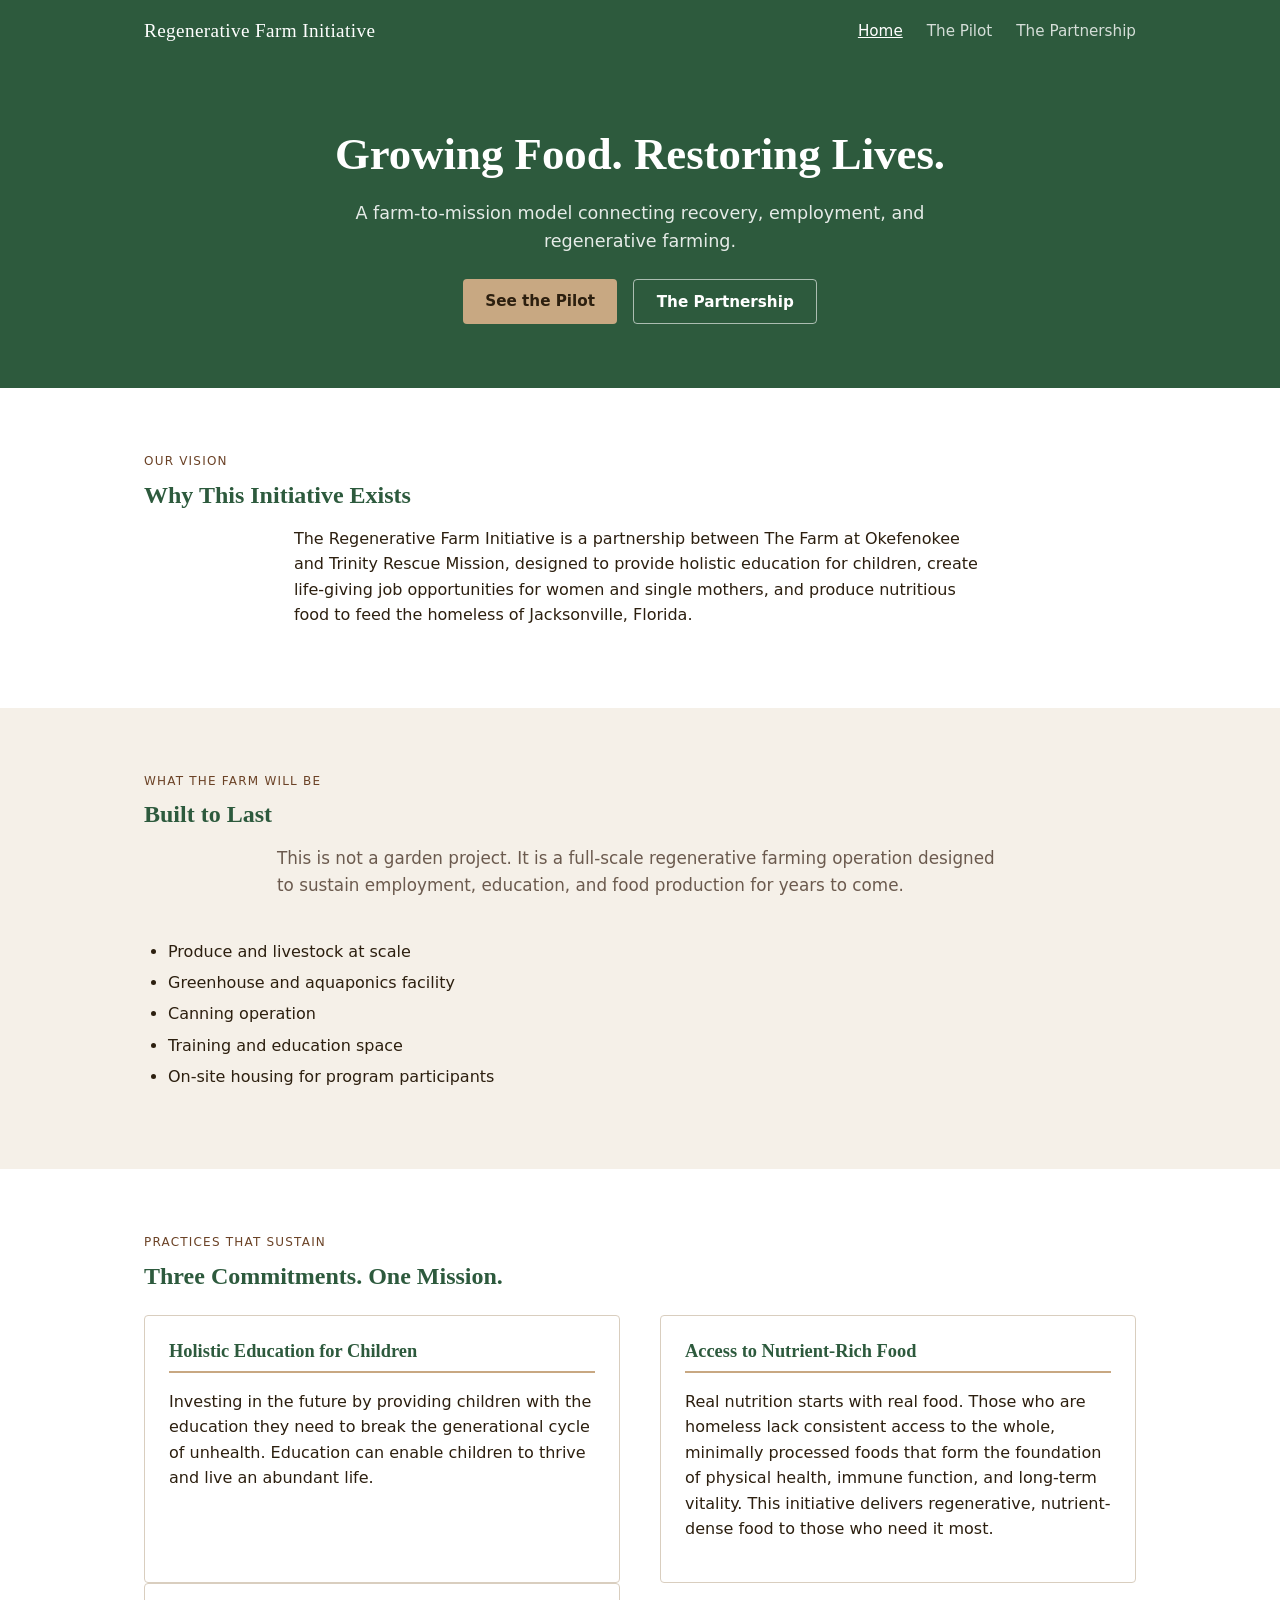
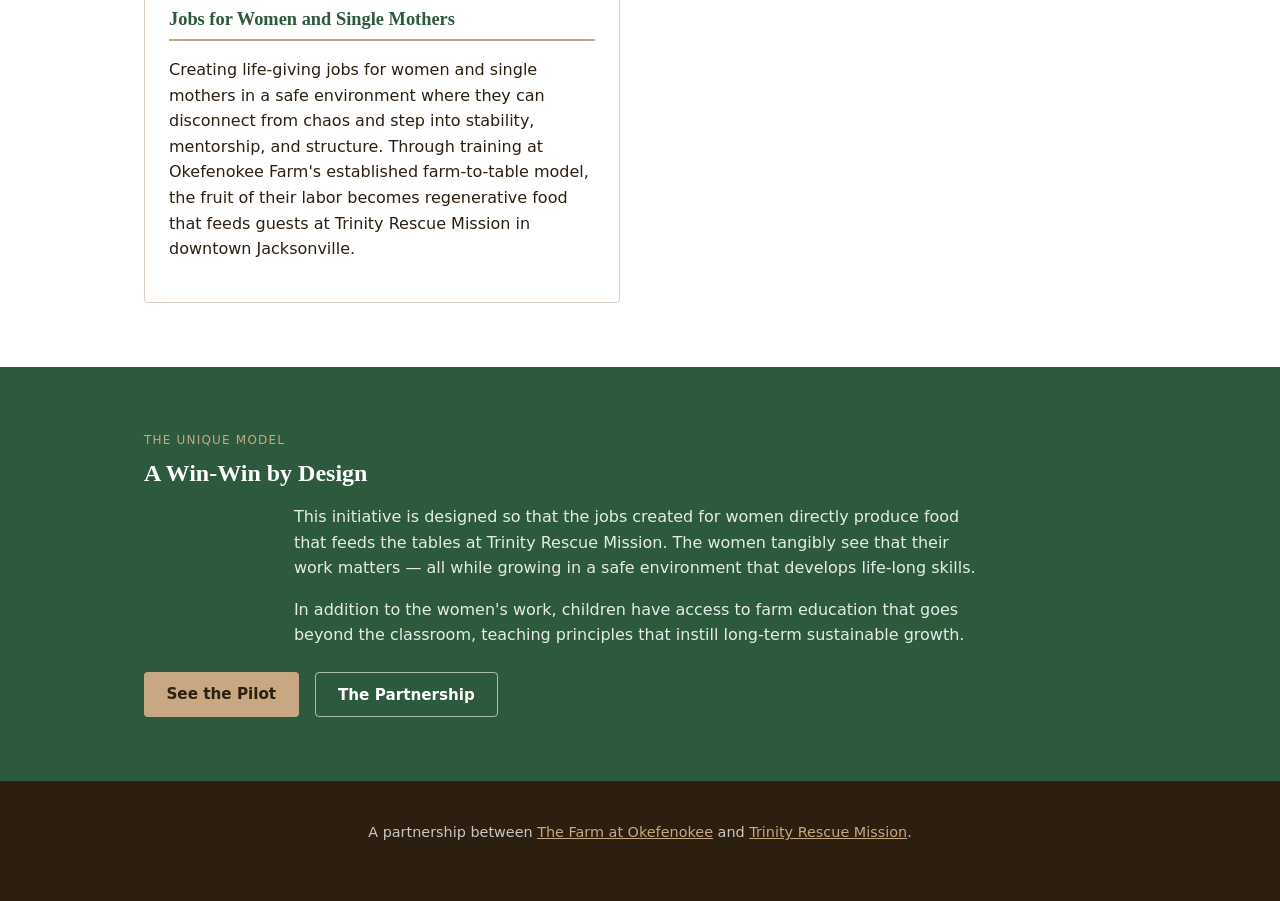
==== index.html @ 94199001 "Initial commit: Market Garden regenerative farm website Co-Authored-By: Claude Sonnet 4.6 <noreply@a" ====
<!DOCTYPE html>
<html lang="en">
<head>
  <meta charset="UTF-8">
  <meta name="viewport" content="width=device-width, initial-scale=1.0">
  <title>Regenerative Farm Initiative</title>
  <link rel="stylesheet" href="css/style.css">
</head>
<body>

  <header class="site-header">
    <div class="container">
      <a class="site-title" href="index.html">Regenerative Farm Initiative</a>
      <nav class="site-nav">
        <a href="index.html" class="active">Home</a>
        <a href="pilot.html">The Pilot</a>
        <a href="partnership.html">The Partnership</a>
      </nav>
    </div>
  </header>

  <section class="hero">
    <div class="container">
      <h1>Growing Food. Restoring Lives.</h1>
      <p>A farm-to-mission model connecting recovery, employment, and regenerative farming.</p>
      <div class="hero-actions">
        <a href="pilot.html" class="btn btn-primary">See the Pilot</a>
        <a href="partnership.html" class="btn btn-outline">The Partnership</a>
      </div>
    </div>
  </section>

  <section class="section">
    <div class="container">
      <span class="section-label">Our Vision</span>
      <h2>Why This Initiative Exists</h2>
      <p>The Regenerative Farm Initiative is a partnership between The Farm at Okefenokee and Trinity Rescue Mission, designed to provide holistic education for children, create life-giving job opportunities for women and single mothers, and produce nutritious food to feed the homeless of Jacksonville, Florida.</p>
    </div>
  </section>

  <section class="section section-alt">
    <div class="container">
      <span class="section-label">What the Farm Will Be</span>
      <h2>Built to Last</h2>
      <p class="section-intro">This is not a garden project. It is a full-scale regenerative farming operation designed to sustain employment, education, and food production for years to come.</p>
      <ul>
        <li>Produce and livestock at scale</li>
        <li>Greenhouse and aquaponics facility</li>
        <li>Canning operation</li>
        <li>Training and education space</li>
        <li>On-site housing for program participants</li>
      </ul>
    </div>
  </section>

  <section class="section">
    <div class="container">
      <span class="section-label">Practices That Sustain</span>
      <h2>Three Commitments. One Mission.</h2>
      <div class="two-col">
        <div class="card">
          <h3>Holistic Education for Children</h3>
          <p>Investing in the future by providing children with the education they need to break the generational cycle of unhealth. Education can enable children to thrive and live an abundant life.</p>
        </div>
        <div class="card">
          <h3>Access to Nutrient-Rich Food</h3>
          <p>Real nutrition starts with real food. Those who are homeless lack consistent access to the whole, minimally processed foods that form the foundation of physical health, immune function, and long-term vitality. This initiative delivers regenerative, nutrient-dense food to those who need it most.</p>
        </div>
      </div>
      <div class="two-col" style="margin-top: 0;">
        <div class="card">
          <h3>Jobs for Women and Single Mothers</h3>
          <p>Creating life-giving jobs for women and single mothers in a safe environment where they can disconnect from chaos and step into stability, mentorship, and structure. Through training at Okefenokee Farm's established farm-to-table model, the fruit of their labor becomes regenerative food that feeds guests at Trinity Rescue Mission in downtown Jacksonville.</p>
        </div>
        <div></div>
      </div>
    </div>
  </section>

  <section class="section section-dark">
    <div class="container">
      <span class="section-label" style="color: var(--brown-light);">The Unique Model</span>
      <h2>A Win-Win by Design</h2>
      <p>This initiative is designed so that the jobs created for women directly produce food that feeds the tables at Trinity Rescue Mission. The women tangibly see that their work matters — all while growing in a safe environment that develops life-long skills.</p>
      <p>In addition to the women's work, children have access to farm education that goes beyond the classroom, teaching principles that instill long-term sustainable growth.</p>
      <div class="hero-actions" style="justify-content: flex-start; margin-top: var(--space-md);">
        <a href="pilot.html" class="btn btn-primary">See the Pilot</a>
        <a href="partnership.html" class="btn btn-outline">The Partnership</a>
      </div>
    </div>
  </section>

  <footer class="site-footer">
    <div class="container">
      <p>A partnership between <a href="https://www.okefarm.com" target="_blank" rel="noopener">The Farm at Okefenokee</a> and <a href="https://www.trinityrescue.org" target="_blank" rel="noopener">Trinity Rescue Mission</a>.</p>
    </div>
  </footer>

</body>
</html>
---- css/style.css ----
/* =============================================
   Market Garden Project — style.css
   Mobile-first, single breakpoint at 768px
   ============================================= */

/* --- Custom Properties --- */
:root {
  --green:        #4a7c59;
  --green-dark:   #2d5a3d;
  --green-light:  #e8f0eb;
  --brown:        #6b4226;
  --brown-light:  #c8a882;
  --cream:        #f5f0e8;
  --cream-dark:   #ede6d8;
  --text:         #2c1f0f;
  --text-light:   #6b5a4e;
  --border:       #d9cebf;
  --white:        #ffffff;

  --font-serif:   Georgia, 'Times New Roman', serif;
  --font-sans:    system-ui, -apple-system, sans-serif;

  --space-xs:     0.5rem;
  --space-sm:     1rem;
  --space-md:     1.5rem;
  --space-lg:     2.5rem;
  --space-xl:     4rem;

  --max-width:    1040px;
  --radius:       4px;
}

/* --- Reset & Base --- */
*, *::before, *::after {
  box-sizing: border-box;
  margin: 0;
  padding: 0;
}

html {
  font-size: 16px;
  scroll-behavior: smooth;
}

body {
  font-family: var(--font-sans);
  color: var(--text);
  background: var(--white);
  line-height: 1.6;
}

img {
  max-width: 100%;
  display: block;
}

a {
  color: var(--green-dark);
  text-decoration: underline;
}

a:hover {
  color: var(--brown);
}

/* --- Container --- */
.container {
  width: 100%;
  max-width: var(--max-width);
  margin: 0 auto;
  padding: 0 var(--space-md);
}

/* --- Typography --- */
h1, h2, h3, h4 {
  font-family: var(--font-serif);
  line-height: 1.25;
  color: var(--green-dark);
}

h1 { font-size: 2rem; }
h2 { font-size: 1.5rem; margin-bottom: var(--space-sm); }
h3 { font-size: 1.15rem; margin-bottom: var(--space-xs); }

p {
  margin-bottom: var(--space-sm);
  max-width: 68ch;
  margin-left: auto;
  margin-right: auto;
}

ul, ol {
  margin-bottom: var(--space-sm);
  padding-left: 1.5rem;
}

li {
  margin-bottom: 0.35rem;
}

/* --- Header & Nav --- */
.site-header {
  background: var(--green-dark);
  padding: var(--space-sm) 0;
  position: sticky;
  top: 0;
  z-index: 100;
}

.site-header .container {
  display: flex;
  flex-direction: column;
  gap: var(--space-xs);
}

.site-title {
  font-family: var(--font-serif);
  font-size: 1.1rem;
  color: var(--white);
  text-decoration: none;
  font-weight: normal;
  letter-spacing: 0.02em;
}

.site-title:hover {
  color: var(--brown-light);
}

.site-nav {
  display: flex;
  flex-wrap: wrap;
  gap: var(--space-xs) var(--space-md);
}

.site-nav a {
  color: rgba(255, 255, 255, 0.8);
  text-decoration: none;
  font-size: 0.9rem;
  transition: color 0.15s;
}

.site-nav a:hover,
.site-nav a.active {
  color: var(--white);
  text-decoration: underline;
}

@media (min-width: 768px) {
  .site-header .container {
    flex-direction: row;
    align-items: center;
    justify-content: space-between;
  }

  .site-title {
    font-size: 1.2rem;
  }

  .site-nav a {
    font-size: 0.95rem;
  }
}

/* --- Hero --- */
.hero {
  background: var(--green-dark);
  color: var(--white);
  padding: var(--space-xl) 0;
  text-align: center;
}

.hero h1 {
  color: var(--white);
  font-size: 2.2rem;
  margin-bottom: var(--space-sm);
}

.hero p {
  font-size: 1.1rem;
  color: rgba(255, 255, 255, 0.88);
  margin: 0 auto var(--space-md);
  max-width: 52ch;
}

.hero-actions {
  display: flex;
  flex-wrap: wrap;
  gap: var(--space-sm);
  justify-content: center;
  margin-top: var(--space-md);
}

@media (min-width: 768px) {
  .hero h1 {
    font-size: 2.8rem;
  }
}

/* --- Buttons --- */
.btn {
  display: inline-block;
  padding: 0.6rem 1.4rem;
  border-radius: var(--radius);
  text-decoration: none;
  font-size: 0.95rem;
  font-weight: 600;
  transition: background 0.15s, color 0.15s;
  cursor: pointer;
}

.btn-primary {
  background: var(--brown-light);
  color: var(--text);
}

.btn-primary:hover {
  background: var(--brown);
  color: var(--white);
}

.btn-outline {
  background: transparent;
  color: var(--white);
  border: 1.5px solid rgba(255, 255, 255, 0.6);
}

.btn-outline:hover {
  background: rgba(255, 255, 255, 0.1);
  color: var(--white);
  border-color: var(--white);
}

/* --- Stat Bar --- */
.stat-bar {
  background: var(--cream);
  border-top: 3px solid var(--brown-light);
  border-bottom: 1px solid var(--border);
  padding: var(--space-lg) 0;
}

.stat-bar .container {
  display: flex;
  flex-direction: column;
  gap: var(--space-lg);
  align-items: center;
  text-align: center;
}

.stat {
  display: flex;
  flex-direction: column;
  gap: 0.25rem;
}

.stat-number {
  font-family: var(--font-serif);
  font-size: 2.2rem;
  color: var(--green-dark);
  line-height: 1;
}

.stat-label {
  font-size: 0.85rem;
  color: var(--text-light);
  text-transform: uppercase;
  letter-spacing: 0.08em;
}

@media (min-width: 768px) {
  .stat-bar .container {
    flex-direction: row;
    justify-content: space-around;
  }
}

/* --- Section Layouts --- */
.section {
  padding: var(--space-xl) 0;
}

.section-alt {
  background: var(--cream);
}

.section-dark {
  background: var(--green-dark);
  color: var(--white);
}

.section-dark h2,
.section-dark h3 {
  color: var(--white);
}

.section-dark p,
.section-dark li {
  color: rgba(255, 255, 255, 0.88);
}

.section-label {
  font-size: 0.75rem;
  text-transform: uppercase;
  letter-spacing: 0.1em;
  color: var(--brown);
  margin-bottom: var(--space-xs);
  display: block;
}

.section-intro {
  font-size: 1.05rem;
  color: var(--text-light);
  margin-bottom: var(--space-lg);
}

/* --- Two-Column Grid --- */
.two-col {
  display: grid;
  grid-template-columns: 1fr;
  gap: var(--space-lg);
  margin-top: var(--space-md);
}

@media (min-width: 768px) {
  .two-col {
    grid-template-columns: 1fr 1fr;
  }
}

/* --- Card --- */
.card {
  background: var(--white);
  border: 1px solid var(--border);
  border-radius: var(--radius);
  padding: var(--space-md);
}

.card h3 {
  color: var(--green-dark);
  margin-bottom: var(--space-sm);
  padding-bottom: var(--space-xs);
  border-bottom: 2px solid var(--brown-light);
}

/* --- Table --- */
table {
  width: 100%;
  border-collapse: collapse;
  margin-bottom: var(--space-md);
  font-size: 0.95rem;
}

th {
  text-align: left;
  padding: 0.5rem var(--space-sm);
  background: var(--green-dark);
  color: var(--white);
  font-weight: 600;
}

td {
  padding: 0.5rem var(--space-sm);
  border-bottom: 1px solid var(--border);
}

tr:last-child td {
  font-weight: 600;
  background: var(--cream);
}

/* --- Page Header (interior pages) --- */
.page-header {
  background: var(--cream);
  border-bottom: 1px solid var(--border);
  padding: var(--space-lg) 0;
}

.page-header h1 {
  font-size: 2rem;
  margin-bottom: 0.5rem;
}

.page-header p {
  color: var(--text-light);
  font-size: 1.05rem;
}

/* --- Divider --- */
.divider {
  border: none;
  border-top: 1px solid var(--border);
  margin: var(--space-lg) 0;
}

/* --- Footer --- */
.site-footer {
  background: var(--text);
  color: rgba(255, 255, 255, 0.75);
  padding: var(--space-lg) 0;
  text-align: center;
  font-size: 0.9rem;
}

.site-footer a {
  color: var(--brown-light);
}

.site-footer a:hover {
  color: var(--white);
}
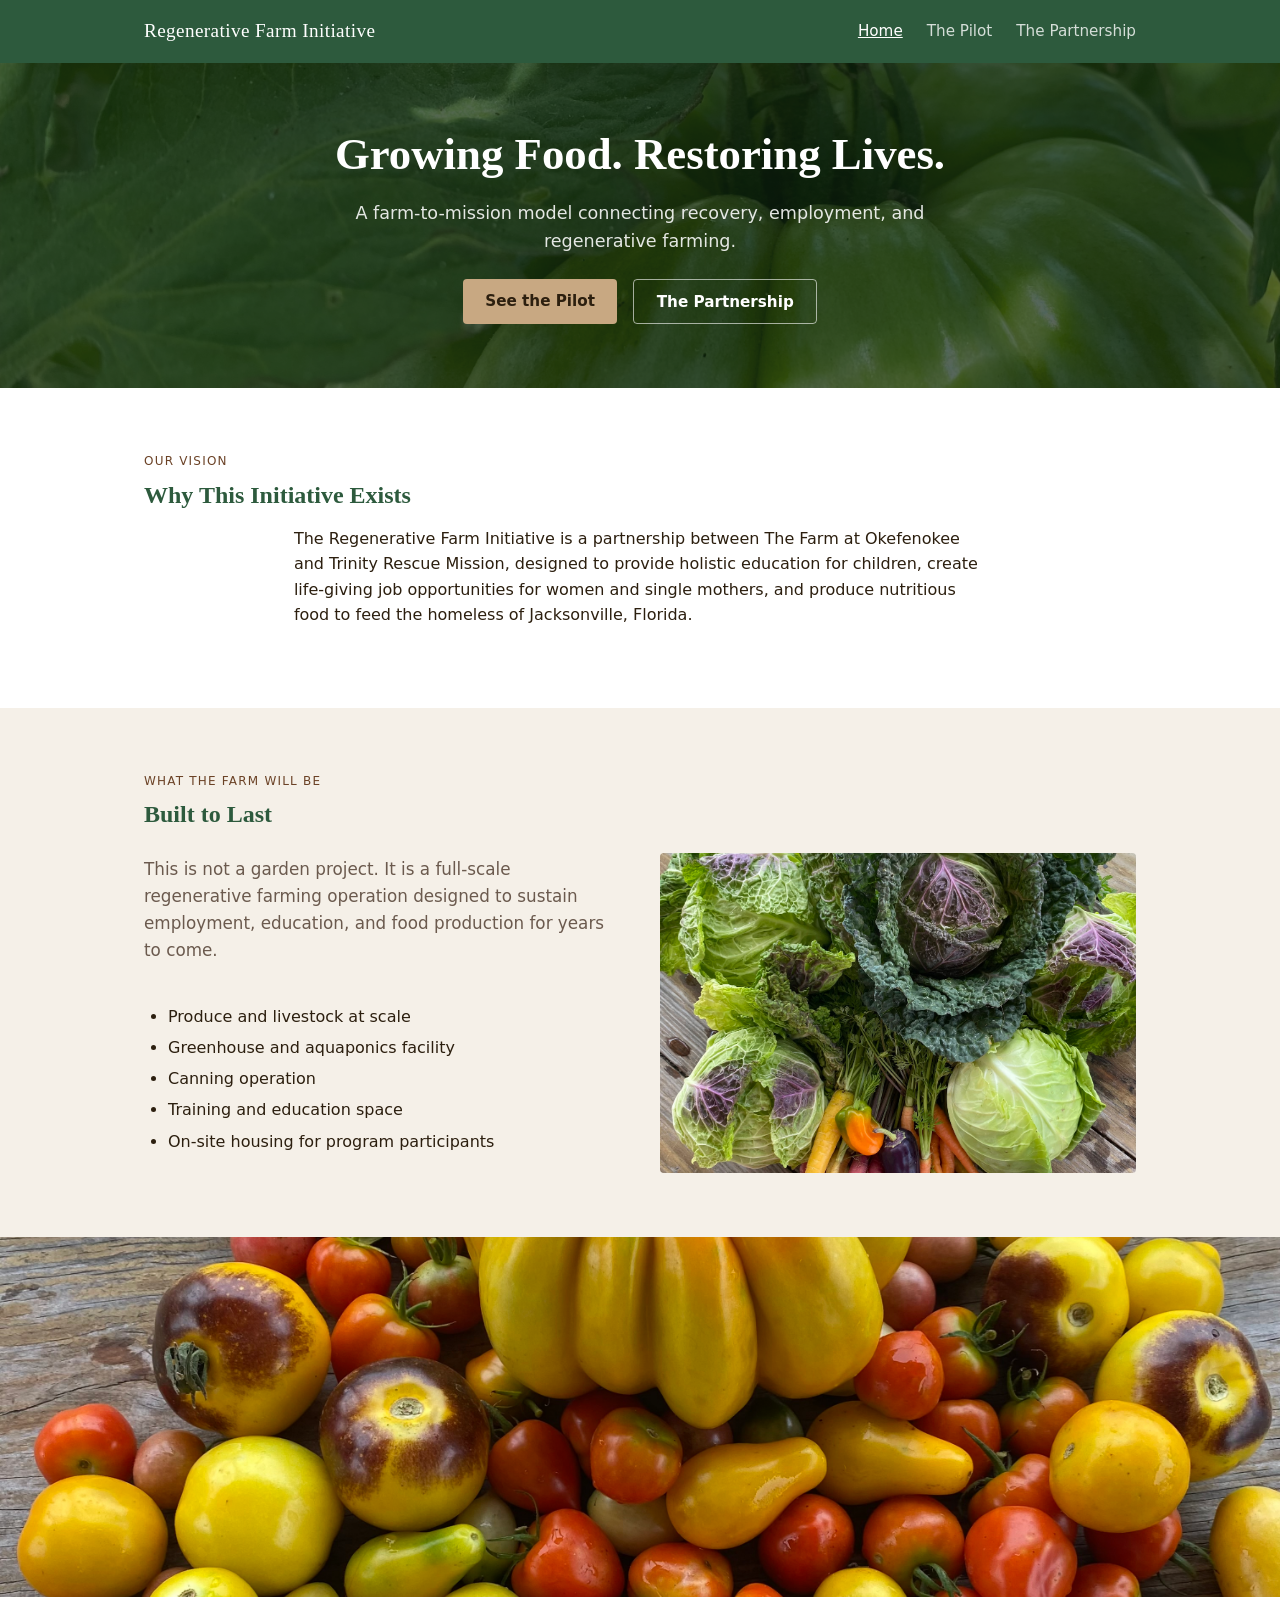
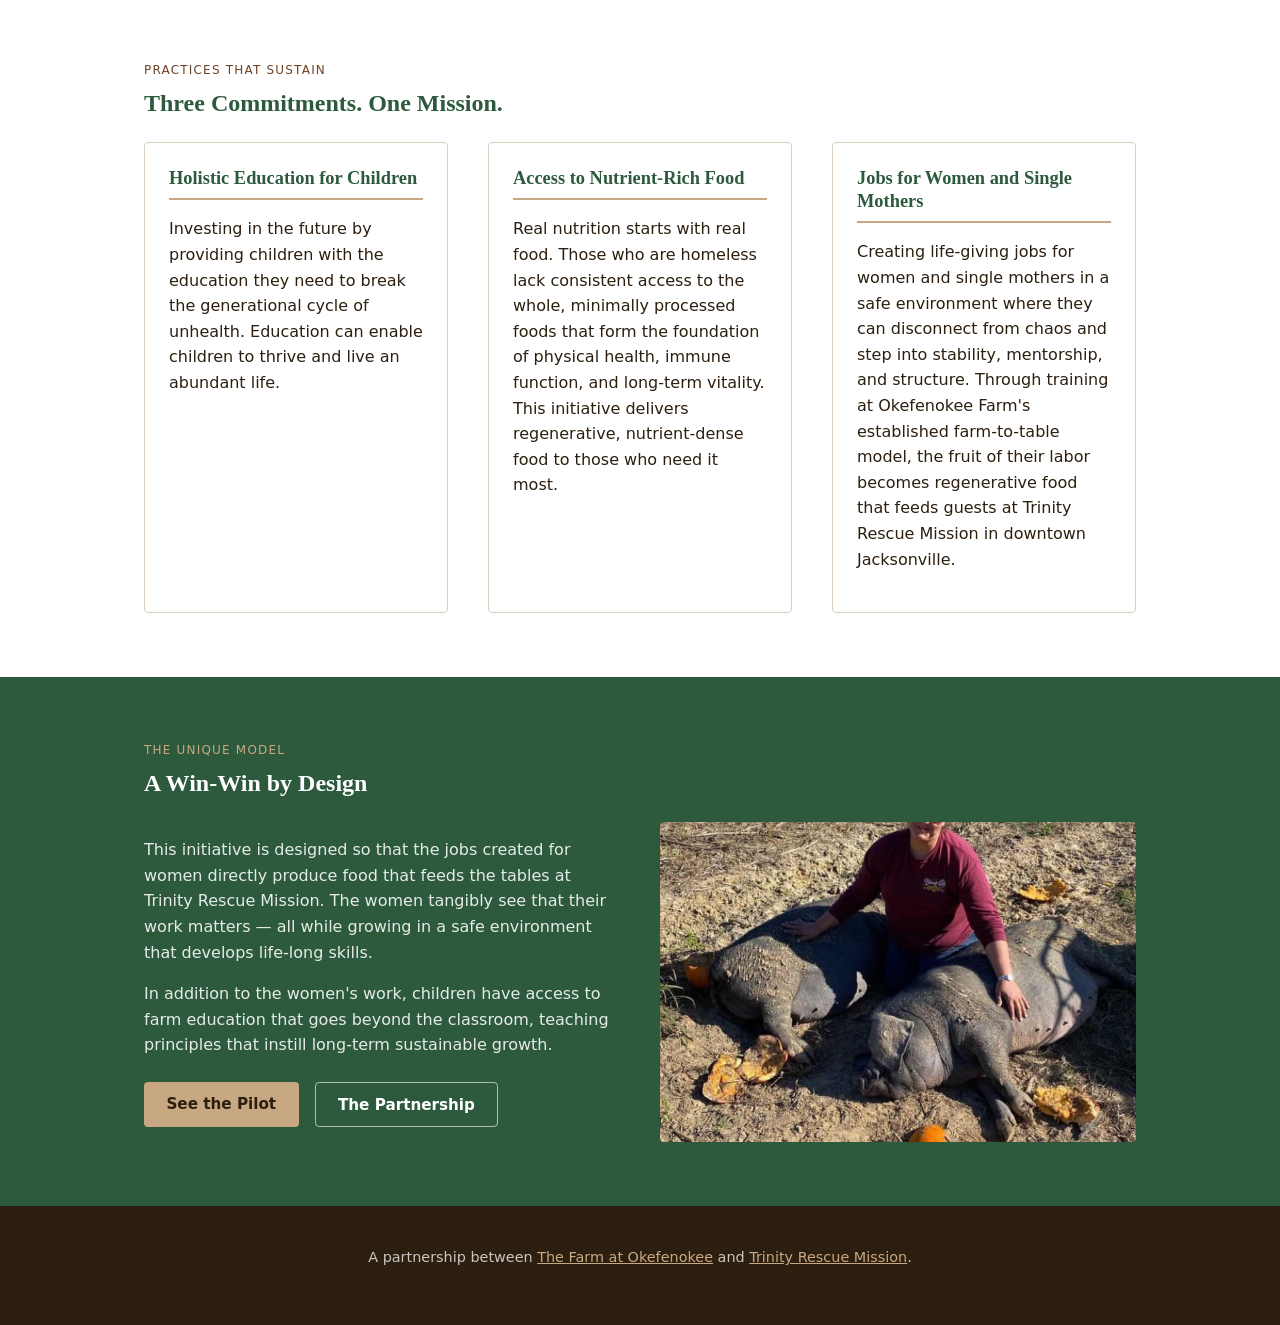
==== commit d8eef6d1: "Add photos and fix visual layout across all three pages - Add 14 farm photos to img/ folder - Hero g" ====
--- a/index.html
+++ b/index.html
@@ -19,7 +19,7 @@
     </div>
   </header>
 
-  <section class="hero">
+  <section class="hero" style="background-image: url('img/cattle-field.jpg');">
     <div class="container">
       <h1>Growing Food. Restoring Lives.</h1>
       <p>A farm-to-mission model connecting recovery, employment, and regenerative farming.</p>
@@ -42,22 +42,29 @@
     <div class="container">
       <span class="section-label">What the Farm Will Be</span>
       <h2>Built to Last</h2>
-      <p class="section-intro">This is not a garden project. It is a full-scale regenerative farming operation designed to sustain employment, education, and food production for years to come.</p>
-      <ul>
-        <li>Produce and livestock at scale</li>
-        <li>Greenhouse and aquaponics facility</li>
-        <li>Canning operation</li>
-        <li>Training and education space</li>
-        <li>On-site housing for program participants</li>
-      </ul>
+      <div class="media">
+        <div>
+          <p class="section-intro">This is not a garden project. It is a full-scale regenerative farming operation designed to sustain employment, education, and food production for years to come.</p>
+          <ul>
+            <li>Produce and livestock at scale</li>
+            <li>Greenhouse and aquaponics facility</li>
+            <li>Canning operation</li>
+            <li>Training and education space</li>
+            <li>On-site housing for program participants</li>
+          </ul>
+        </div>
+        <img src="img/harvest-crates.jpg" alt="Fresh vegetables harvested at the farm" class="media-img">
+      </div>
     </div>
   </section>
+
+  <img src="img/hero-tomatoes.jpg" alt="Heirloom tomatoes grown at the Farm at Okefenokee" class="photo-banner" style="object-position: center 40%;">
 
   <section class="section">
     <div class="container">
       <span class="section-label">Practices That Sustain</span>
       <h2>Three Commitments. One Mission.</h2>
-      <div class="two-col">
+      <div class="three-col">
         <div class="card">
           <h3>Holistic Education for Children</h3>
           <p>Investing in the future by providing children with the education they need to break the generational cycle of unhealth. Education can enable children to thrive and live an abundant life.</p>
@@ -66,13 +73,10 @@
           <h3>Access to Nutrient-Rich Food</h3>
           <p>Real nutrition starts with real food. Those who are homeless lack consistent access to the whole, minimally processed foods that form the foundation of physical health, immune function, and long-term vitality. This initiative delivers regenerative, nutrient-dense food to those who need it most.</p>
         </div>
-      </div>
-      <div class="two-col" style="margin-top: 0;">
         <div class="card">
           <h3>Jobs for Women and Single Mothers</h3>
           <p>Creating life-giving jobs for women and single mothers in a safe environment where they can disconnect from chaos and step into stability, mentorship, and structure. Through training at Okefenokee Farm's established farm-to-table model, the fruit of their labor becomes regenerative food that feeds guests at Trinity Rescue Mission in downtown Jacksonville.</p>
         </div>
-        <div></div>
       </div>
     </div>
   </section>
@@ -81,11 +85,16 @@
     <div class="container">
       <span class="section-label" style="color: var(--brown-light);">The Unique Model</span>
       <h2>A Win-Win by Design</h2>
-      <p>This initiative is designed so that the jobs created for women directly produce food that feeds the tables at Trinity Rescue Mission. The women tangibly see that their work matters — all while growing in a safe environment that develops life-long skills.</p>
-      <p>In addition to the women's work, children have access to farm education that goes beyond the classroom, teaching principles that instill long-term sustainable growth.</p>
-      <div class="hero-actions" style="justify-content: flex-start; margin-top: var(--space-md);">
-        <a href="pilot.html" class="btn btn-primary">See the Pilot</a>
-        <a href="partnership.html" class="btn btn-outline">The Partnership</a>
+      <div class="media">
+        <div>
+          <p>This initiative is designed so that the jobs created for women directly produce food that feeds the tables at Trinity Rescue Mission. The women tangibly see that their work matters — all while growing in a safe environment that develops life-long skills.</p>
+          <p>In addition to the women's work, children have access to farm education that goes beyond the classroom, teaching principles that instill long-term sustainable growth.</p>
+          <div class="hero-actions" style="justify-content: flex-start; margin-top: var(--space-md);">
+            <a href="pilot.html" class="btn btn-primary">See the Pilot</a>
+            <a href="partnership.html" class="btn btn-outline">The Partnership</a>
+          </div>
+        </div>
+        <img src="img/farm-worker.jpg" alt="A woman working alongside the farm animals" class="media-img" style="border-radius: var(--radius);">
       </div>
     </div>
   </section>
--- a/css/style.css
+++ b/css/style.css
@@ -164,9 +164,25 @@
 /* --- Hero --- */
 .hero {
   background: var(--green-dark);
+  background-size: cover;
+  background-position: center;
+  position: relative;
   color: var(--white);
   padding: var(--space-xl) 0;
   text-align: center;
+}
+
+.hero::before {
+  content: '';
+  position: absolute;
+  inset: 0;
+  background: rgba(12, 32, 16, 0.68);
+  z-index: 0;
+}
+
+.hero .container {
+  position: relative;
+  z-index: 1;
 }
 
 .hero h1 {
@@ -369,19 +385,23 @@
 
 /* --- Page Header (interior pages) --- */
 .page-header {
-  background: var(--cream);
-  border-bottom: 1px solid var(--border);
-  padding: var(--space-lg) 0;
+  background: var(--green-dark);
+  border-bottom: none;
+  padding: var(--space-xl) 0;
 }
 
 .page-header h1 {
   font-size: 2rem;
   margin-bottom: 0.5rem;
+  color: var(--white);
 }
 
 .page-header p {
-  color: var(--text-light);
+  color: rgba(255, 255, 255, 0.82);
   font-size: 1.05rem;
+  margin-left: 0;
+  margin-right: 0;
+  max-width: none;
 }
 
 /* --- Divider --- */
@@ -407,3 +427,84 @@
 .site-footer a:hover {
   color: var(--white);
 }
+
+/* --- Card paragraph fix --- */
+.card p,
+.card li {
+  margin-left: 0;
+  margin-right: 0;
+  max-width: none;
+}
+
+/* --- Three-Column Grid --- */
+.three-col {
+  display: grid;
+  grid-template-columns: 1fr;
+  gap: var(--space-lg);
+  margin-top: var(--space-md);
+}
+
+@media (min-width: 768px) {
+  .three-col {
+    grid-template-columns: repeat(3, 1fr);
+  }
+}
+
+/* --- Media (image + text side by side) --- */
+.media {
+  display: grid;
+  grid-template-columns: 1fr;
+  gap: var(--space-lg);
+  align-items: center;
+  margin-top: var(--space-md);
+}
+
+@media (min-width: 768px) {
+  .media {
+    grid-template-columns: 1fr 1fr;
+  }
+}
+
+.media p,
+.media li {
+  margin-left: 0;
+  margin-right: 0;
+  max-width: none;
+}
+
+.media-img {
+  width: 100%;
+  height: 320px;
+  object-fit: cover;
+  border-radius: var(--radius);
+  display: block;
+}
+
+/* --- Photo Banner --- */
+.photo-banner {
+  width: 100%;
+  height: 240px;
+  object-fit: cover;
+  display: block;
+}
+
+@media (min-width: 768px) {
+  .photo-banner {
+    height: 360px;
+  }
+}
+
+/* --- Stats Row --- */
+.stats-row {
+  display: grid;
+  grid-template-columns: 1fr 1fr;
+  gap: var(--space-lg);
+  text-align: center;
+  margin-top: var(--space-lg);
+}
+
+@media (min-width: 768px) {
+  .stats-row {
+    grid-template-columns: repeat(4, 1fr);
+  }
+}
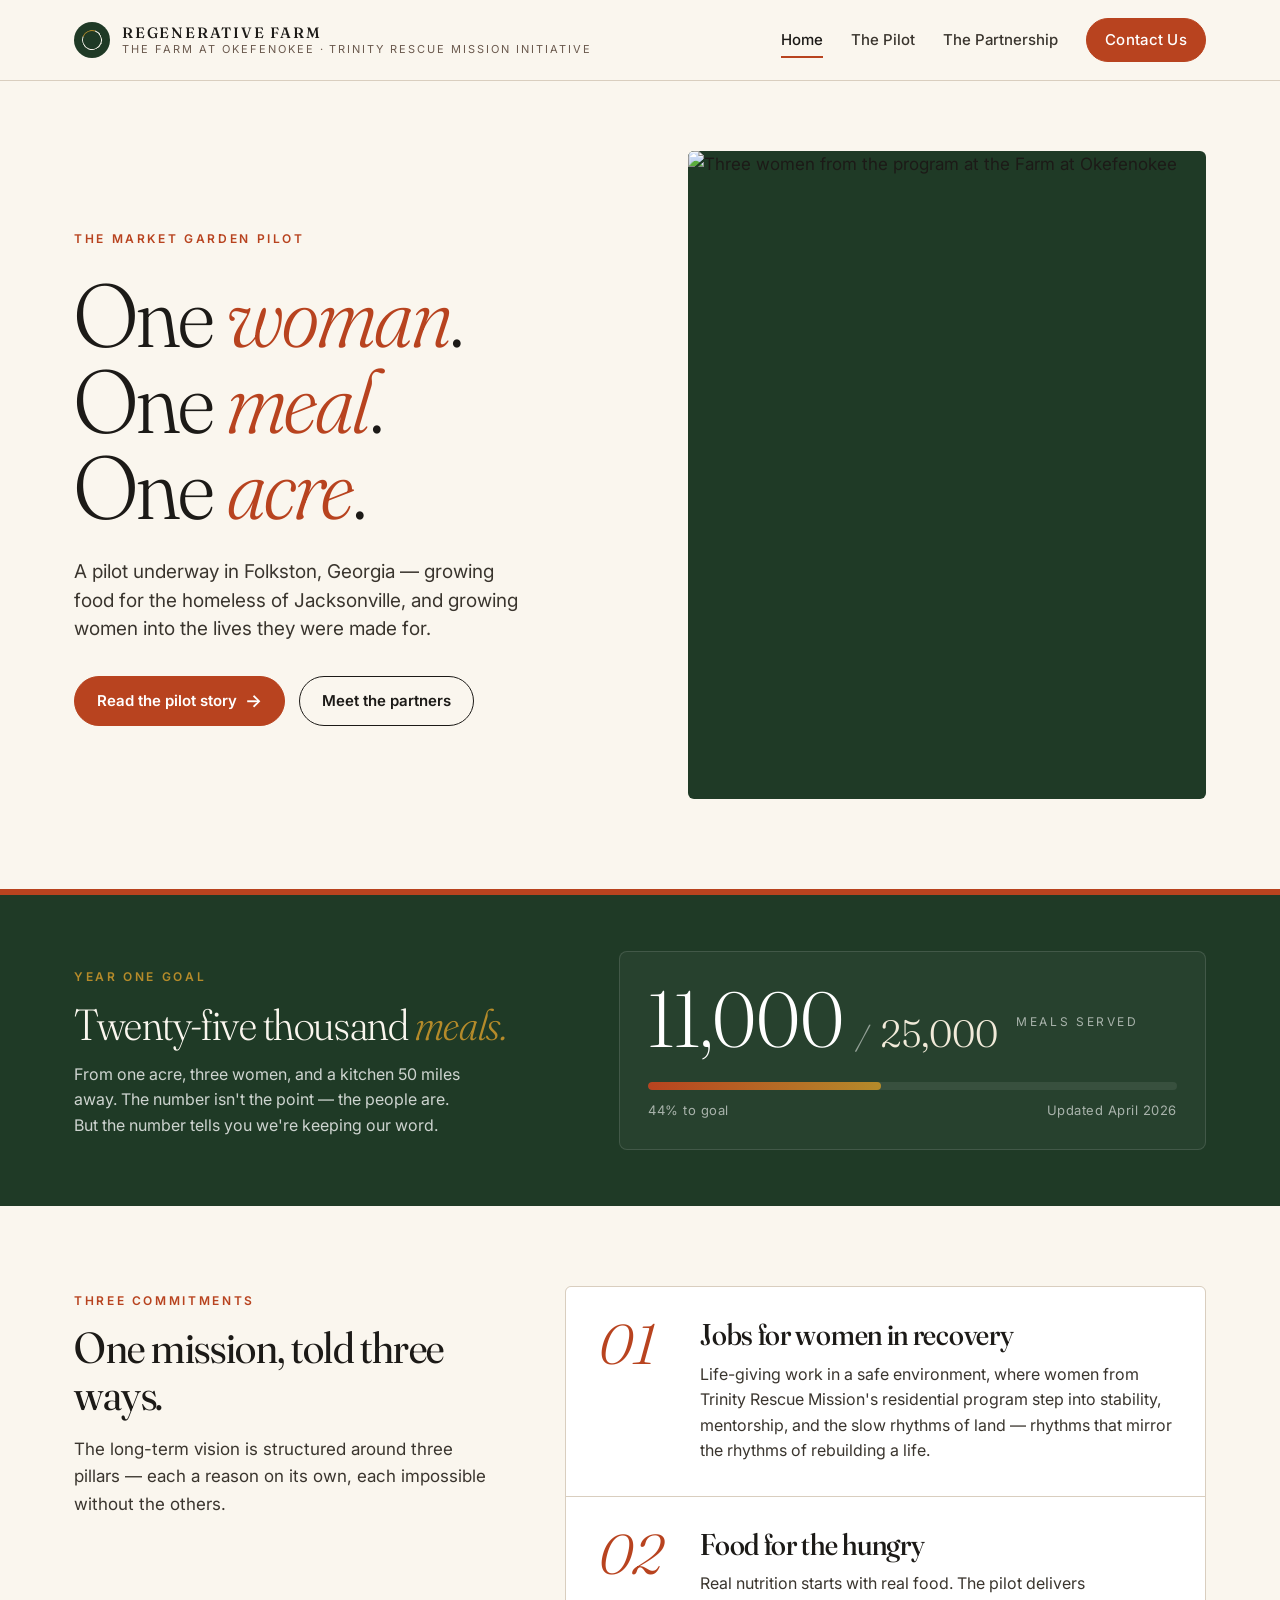
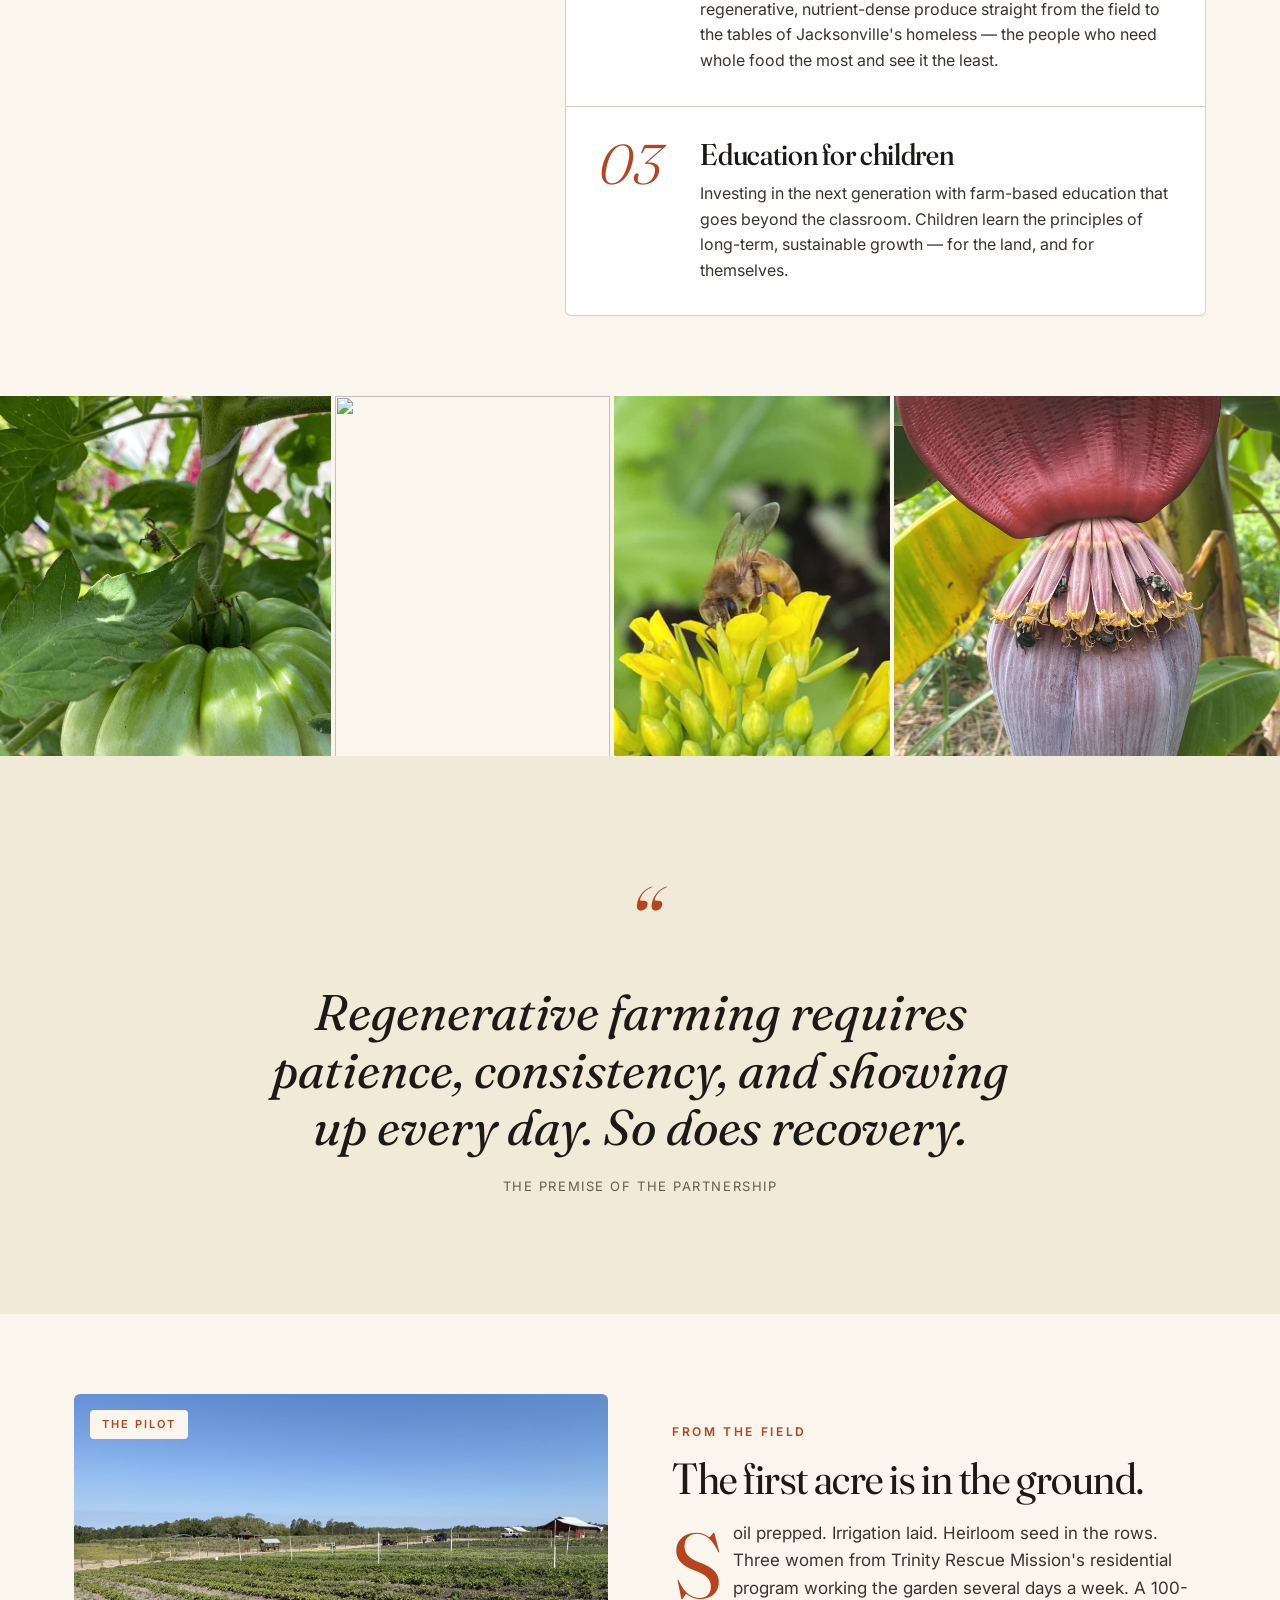
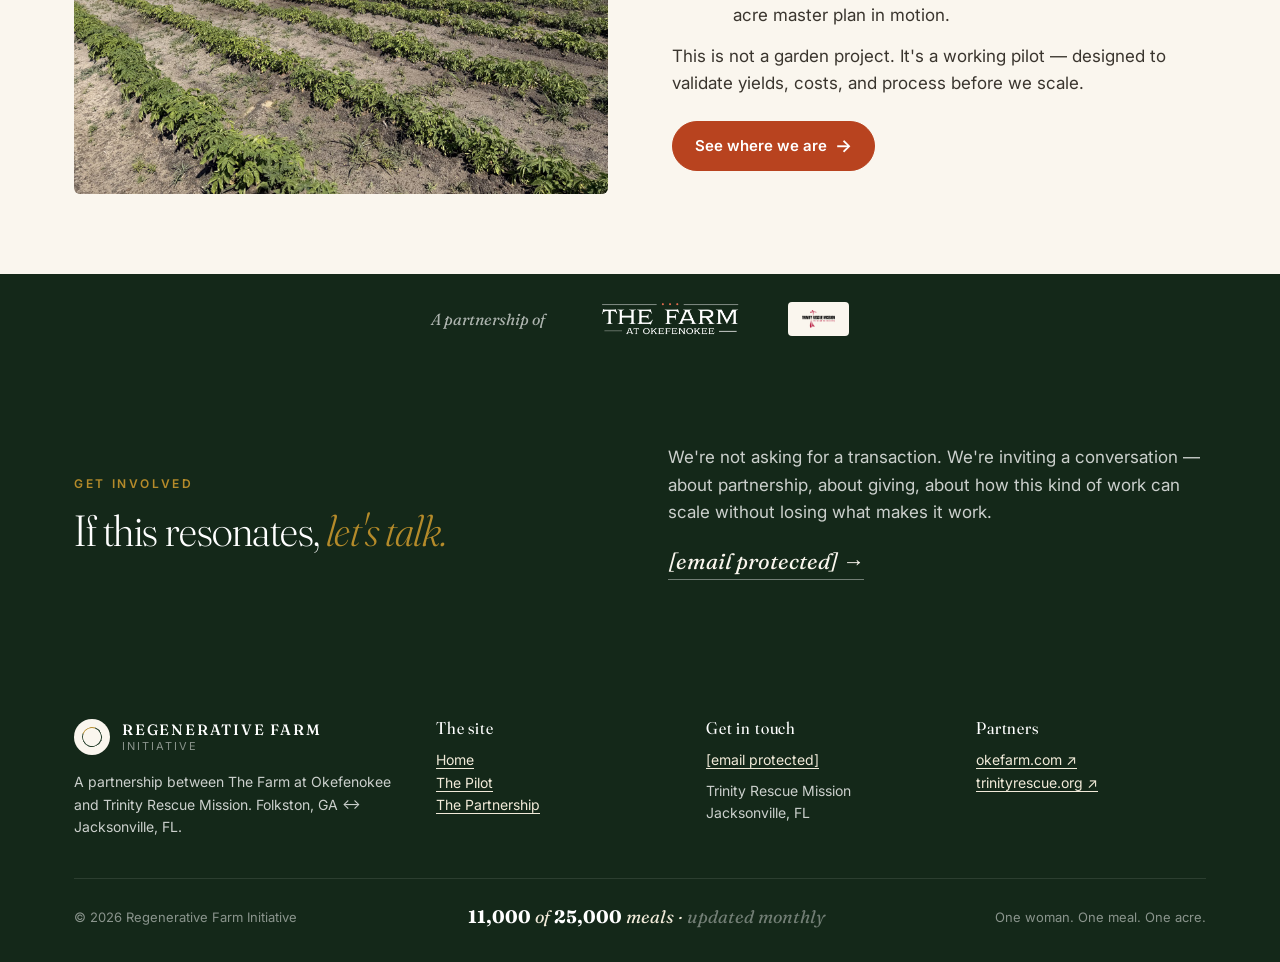
==== commit 7871deec: "update marketgarden" ====
--- a/index.html
+++ b/index.html
@@ -1,109 +1,474 @@
 <!DOCTYPE html>
 <html lang="en">
 <head>
-  <meta charset="UTF-8">
-  <meta name="viewport" content="width=device-width, initial-scale=1.0">
-  <title>Regenerative Farm Initiative</title>
-  <link rel="stylesheet" href="css/style.css">
+<meta charset="UTF-8">
+<meta name="viewport" content="width=device-width,initial-scale=1.0">
+<title>Regenerative Farm Initiative</title>
+<link rel="preconnect" href="https://fonts.googleapis.com">
+<link rel="preconnect" href="https://fonts.gstatic.com" crossorigin>
+<link href="https://fonts.googleapis.com/css2?family=Fraunces:ital,opsz,wght,SOFT@0,9..144,300..600,30;0,9..144,300..600,100;1,9..144,300..600,30&family=Inter:wght@400;500;600;700&display=swap" rel="stylesheet">
+<link rel="stylesheet" href="css/site.css">
+<style>
+/* ===== Home page ===== */
+
+/* Hero */
+.hero{
+  background: var(--cream);
+  padding: 70px 0 90px;
+  position: relative;
+}
+.hero .container{
+  display: grid;
+  grid-template-columns: 1.05fr 1fr;
+  gap: 70px;
+  align-items: center;
+}
+.hero-text .kicker{ margin-bottom: 24px; }
+.hero h1.tagline{
+  font-family: var(--serif);
+  font-weight: 300;
+  font-variation-settings: 'SOFT' 50, 'opsz' 144;
+  font-size: clamp(56px, 7vw, 96px);
+  line-height: .96;
+  letter-spacing: -0.02em;
+  margin-bottom: 28px;
+  color: var(--ink);
+}
+.hero h1.tagline .word{ display: block; }
+.hero h1.tagline .em{
+  font-style: italic;
+  color: var(--terracotta);
+  font-weight: 300;
+}
+.hero p.lede{
+  font-size: 19px;
+  line-height: 1.5;
+  color: var(--ink-2);
+  max-width: 38ch;
+  margin-bottom: 32px;
+}
+.hero-actions{ display:flex; gap: 14px; flex-wrap: wrap; }
+
+.hero-photo{ position: relative; }
+.hero-photo .frame{
+  background: var(--green-dark);
+  border-radius: 6px;
+  overflow: hidden;
+  aspect-ratio: 4 / 5;
+  position: relative;
+}
+.hero-photo .frame img{
+  width: 100%; height: 100%; object-fit: cover;
+  filter: saturate(.95);
+}
+.hero-photo .placeholder-overlay{
+  position: absolute; inset: 0;
+  display: flex; align-items: flex-end;
+  padding: 24px;
+  background: linear-gradient(180deg, transparent 50%, rgba(20,40,25,0.85) 100%);
+  color: var(--cream);
+}
+.hero-photo .placeholder-overlay .ph-text{
+  font-family: var(--serif); font-style: italic; font-size: 15px;
+  border-left: 2px solid var(--terracotta); padding-left: 12px;
+  max-width: 32ch;
+  line-height: 1.4;
+}
+.hero-photo .caption-tag{
+  position: absolute; top: -14px; left: 24px;
+  background: var(--cream); border: 1px solid var(--rule);
+  font-family: var(--sans); font-size: 11px; letter-spacing: .18em;
+  text-transform: uppercase; color: var(--muted);
+  padding: 6px 12px; border-radius: 4px;
+}
+@media (max-width: 880px){
+  .hero{ padding: 40px 0 60px; }
+  .hero .container{ grid-template-columns: 1fr; gap: 40px; }
+  .hero-photo .frame{ aspect-ratio: 4 / 3; }
+}
+
+/* Meal counter band */
+.meal-band{
+  background: var(--green-dark);
+  color: var(--cream);
+  padding: 56px 0;
+  position: relative;
+  border-top: 6px solid var(--terracotta);
+}
+.meal-band .container{
+  display: grid; grid-template-columns: 1fr 1.2fr; gap: 56px; align-items: center;
+}
+.meal-band h2{
+  color: var(--cream);
+  font-weight: 300;
+  font-variation-settings: 'SOFT' 50, 'opsz' 144;
+}
+.meal-band h2 em{ color: var(--mustard); font-style: italic; }
+.meal-band .sub{
+  margin-top: 14px;
+  color: rgba(255,255,255,0.78);
+  font-size: 16px; max-width: 40ch;
+}
+.counter{
+  background: rgba(255,255,255,0.04);
+  border: 1px solid rgba(255,255,255,0.12);
+  padding: 28px;
+  border-radius: 8px;
+}
+.counter-row{
+  display:flex; align-items: baseline; gap: 12px; flex-wrap: wrap;
+  font-family: var(--serif);
+}
+.counter-row .now{
+  font-size: 78px; font-weight: 300; color: var(--white); line-height: 1;
+  font-variation-settings: 'SOFT' 30, 'opsz' 144;
+}
+.counter-row .of{ color: rgba(255,255,255,0.5); font-size: 28px; font-style: italic; }
+.counter-row .goal{ font-size: 38px; color: var(--cream-2); font-weight: 300; }
+.counter-row .label-meals{
+  font-family: var(--sans); font-size: 12px; letter-spacing: .22em; text-transform: uppercase;
+  color: rgba(255,255,255,0.6); margin-left: 6px; align-self: center;
+}
+.counter-bar{
+  margin-top: 18px;
+  height: 8px; background: rgba(255,255,255,0.08);
+  border-radius: 999px; overflow: hidden;
+  position: relative;
+}
+.counter-bar > i{
+  display: block; height: 100%;
+  background: linear-gradient(90deg, var(--terracotta), var(--mustard));
+  width: 44%;
+  border-radius: 999px;
+}
+.counter-meta{
+  display:flex; justify-content: space-between; margin-top: 10px;
+  font-size: 13px; color: rgba(255,255,255,0.6);
+  letter-spacing: .04em;
+}
+@media (max-width: 880px){
+  .meal-band .container{ grid-template-columns: 1fr; gap: 28px; }
+  .counter-row .now{ font-size: 56px; }
+}
+
+/* Three commitments */
+.commitments .container{
+  display:grid; grid-template-columns: 1fr 1.5fr; gap: 64px; align-items: flex-start;
+}
+.commitments .intro h2{ margin-bottom: 18px; }
+.commitments .intro p{ color: var(--ink-2); }
+.commitments .grid{
+  display:grid; grid-template-columns: 1fr; gap: 1px;
+  background: var(--rule);
+  border: 1px solid var(--rule);
+  border-radius: 6px;
+  overflow: hidden;
+}
+.commitment{
+  background: var(--white);
+  padding: 32px;
+  display: grid; grid-template-columns: 80px 1fr; gap: 22px; align-items: flex-start;
+  transition: background .2s;
+}
+.commitment:hover{ background: var(--cream); }
+.commitment .num{
+  font-family: var(--serif); font-style: italic;
+  color: var(--terracotta);
+  font-size: 56px; line-height: .9;
+  font-weight: 300;
+}
+.commitment h3{ margin-bottom: 10px; font-weight: 500; }
+.commitment p{ color: var(--ink-2); font-size: 16px; max-width: 56ch; }
+@media (max-width: 880px){
+  .commitments .container{ grid-template-columns: 1fr; gap: 32px; }
+  .commitment{ padding: 24px; }
+}
+
+/* Photo strip */
+.photo-strip{
+  display:grid;
+  grid-template-columns: 1.2fr 1fr 1fr 1.4fr;
+  gap: 4px;
+  height: 360px;
+}
+.photo-strip img{
+  width: 100%; height: 100%; object-fit: cover;
+  filter: saturate(.92) contrast(1.02);
+}
+@media (max-width: 760px){
+  .photo-strip{ grid-template-columns: 1fr 1fr; height: auto; }
+  .photo-strip img{ aspect-ratio: 4/3; }
+}
+
+/* Pull quote section */
+.quote-section{ background: var(--cream-2); padding: 120px 0; position: relative; z-index: 1; clear: both; }
+.quote-section .container{ max-width: 880px; text-align: center; }
+.quote-section .pullquote{
+  border-left: none;
+  padding-left: 0;
+  max-width: 24ch;
+  margin: 0 auto;
+  font-size: clamp(32px, 4vw, 50px);
+  line-height: 1.15;
+}
+.quote-section .pullquote cite{ margin-top: 22px; }
+.quote-mark{
+  font-family: var(--serif); font-style: italic;
+  font-size: 100px; color: var(--terracotta); line-height: 1;
+  display: block; margin-bottom: 8px;
+}
+
+/* Story preview / read pilot */
+.story-preview .container{
+  display: grid; grid-template-columns: 1fr 1fr; gap: 64px; align-items: center;
+}
+.story-preview .img-wrap{
+  border-radius: 6px; overflow: hidden;
+  aspect-ratio: 4/3;
+  position: relative;
+}
+.story-preview .img-wrap img{ width:100%; height:100%; object-fit: cover; }
+.story-preview .img-wrap .badge{
+  position: absolute; top: 16px; left: 16px;
+  background: var(--cream); padding: 6px 12px; border-radius: 4px;
+  font-family: var(--sans); font-size: 11px; font-weight: 600;
+  letter-spacing: .18em; text-transform: uppercase;
+  color: var(--terracotta);
+}
+.story-preview h2{ margin-bottom: 18px; }
+.story-preview p{ color: var(--ink-2); font-size: 17px; margin-bottom: 14px; }
+.story-preview .actions{ margin-top: 24px; }
+@media (max-width: 880px){
+  .story-preview .container{ grid-template-columns: 1fr; }
+}
+
+/* Get involved */
+.get-involved{
+  background: var(--green-darker);
+  color: var(--cream);
+  padding: 80px 0;
+}
+.get-involved .container{
+  display: grid; grid-template-columns: 1fr 1fr; gap: 56px; align-items: center;
+}
+.get-involved h2{ color: var(--white); font-weight: 300; }
+.get-involved h2 em{ color: var(--mustard); font-style: italic; }
+.get-involved p{ color: rgba(255,255,255,0.78); font-size: 17px; }
+.get-involved a.email{
+  font-family: var(--serif); font-size: 22px; font-style: italic;
+  color: var(--cream); text-decoration: none;
+  border-bottom: 1px solid rgba(255,255,255,0.4);
+  padding-bottom: 4px;
+}
+.get-involved a.email:hover{ color: var(--white); border-color: var(--white); }
+@media (max-width: 880px){
+  .get-involved .container{ grid-template-columns: 1fr; gap: 24px; }
+}
+</style>
 </head>
 <body>
 
-  <header class="site-header">
-    <div class="container">
-      <a class="site-title" href="index.html">Regenerative Farm Initiative</a>
-      <nav class="site-nav">
-        <a href="index.html" class="active">Home</a>
-        <a href="pilot.html">The Pilot</a>
-        <a href="partnership.html">The Partnership</a>
-      </nav>
-    </div>
-  </header>
-
-  <section class="hero" style="background-image: url('img/cattle-field.jpg');">
-    <div class="container">
-      <h1>Growing Food. Restoring Lives.</h1>
-      <p>A farm-to-mission model connecting recovery, employment, and regenerative farming.</p>
+<header class="site-header">
+  <div class="container">
+    <a class="brand" href="index.html">
+      <span class="brand-mark"></span>
+      <span class="brand-text">
+        <span class="top">Regenerative Farm</span>
+        <span class="bot">The Farm at Okefenokee &middot; Trinity Rescue Mission Initiative</span>
+      </span>
+    </a>
+    <nav class="site-nav">
+      <a href="index.html" class="active">Home</a>
+      <a href="pilot.html">The Pilot</a>
+      <a href="partnership.html">The Partnership</a>
+      <a class="cta-btn" href="/cdn-cgi/l/email-protection#[base64]">Contact Us</a>
+    </nav>
+  </div>
+</header>
+
+<!-- HERO -->
+<section class="hero">
+  <div class="container">
+    <div class="hero-text">
+      <span class="kicker">The Market Garden Pilot</span>
+      <h1 class="tagline">
+        <span class="word">One <span class="em">woman</span>.</span>
+        <span class="word">One <span class="em">meal</span>.</span>
+        <span class="word">One <span class="em">acre</span>.</span>
+      </h1>
+      <p class="lede">A pilot underway in Folkston, Georgia &mdash; growing food for the homeless of Jacksonville, and growing women into the lives they were made for.</p>
       <div class="hero-actions">
-        <a href="pilot.html" class="btn btn-primary">See the Pilot</a>
-        <a href="partnership.html" class="btn btn-outline">The Partnership</a>
-      </div>
-    </div>
-  </section>
-
-  <section class="section">
-    <div class="container">
-      <span class="section-label">Our Vision</span>
-      <h2>Why This Initiative Exists</h2>
-      <p>The Regenerative Farm Initiative is a partnership between The Farm at Okefenokee and Trinity Rescue Mission, designed to provide holistic education for children, create life-giving job opportunities for women and single mothers, and produce nutritious food to feed the homeless of Jacksonville, Florida.</p>
-    </div>
-  </section>
-
-  <section class="section section-alt">
-    <div class="container">
-      <span class="section-label">What the Farm Will Be</span>
-      <h2>Built to Last</h2>
-      <div class="media">
+        <a href="pilot.html" class="btn btn-primary">Read the pilot story <span class="arrow">&rarr;</span></a>
+        <a href="partnership.html" class="btn btn-ghost">Meet the partners</a>
+      </div>
+    </div>
+    <div class="hero-photo">
+      <div class="frame">
+        <img src="img/hero-women-at-farm.jpeg" alt="Three women from the program at the Farm at Okefenokee">
+      </div>
+    </div>
+  </div>
+</section>
+
+<!-- MEAL COUNTER BAND -->
+<section class="meal-band">
+  <div class="container">
+    <div>
+      <span class="kicker" style="color: var(--mustard);">Year One Goal</span>
+      <h2>Twenty-five thousand <em>meals.</em></h2>
+      <p class="sub">From one acre, three women, and a kitchen 50 miles away. The number isn't the point &mdash; the people are. But the number tells you we're keeping our word.</p>
+    </div>
+    <div class="counter">
+      <div class="counter-row">
+        <span class="now">11,000</span>
+        <span class="of">/</span>
+        <span class="goal">25,000</span>
+        <span class="label-meals">meals served</span>
+      </div>
+      <div class="counter-bar"><i></i></div>
+      <div class="counter-meta">
+        <span>44% to goal</span>
+        <span>Updated April 2026</span>
+      </div>
+    </div>
+  </div>
+</section>
+
+<!-- THREE COMMITMENTS -->
+<section class="commitments">
+  <div class="container">
+    <div class="intro">
+      <span class="kicker">Three commitments</span>
+      <h2>One mission, told three ways.</h2>
+      <p>The long-term vision is structured around three pillars &mdash; each a reason on its own, each impossible without the others.</p>
+    </div>
+    <div class="grid">
+      <article class="commitment">
+        <div class="num">01</div>
         <div>
-          <p class="section-intro">This is not a garden project. It is a full-scale regenerative farming operation designed to sustain employment, education, and food production for years to come.</p>
-          <ul>
-            <li>Produce and livestock at scale</li>
-            <li>Greenhouse and aquaponics facility</li>
-            <li>Canning operation</li>
-            <li>Training and education space</li>
-            <li>On-site housing for program participants</li>
-          </ul>
+          <h3>Jobs for women in recovery</h3>
+          <p>Life-giving work in a safe environment, where women from Trinity Rescue Mission's residential program step into stability, mentorship, and the slow rhythms of land &mdash; rhythms that mirror the rhythms of rebuilding a life.</p>
         </div>
-        <img src="img/harvest-crates.jpg" alt="Fresh vegetables harvested at the farm" class="media-img">
-      </div>
-    </div>
-  </section>
-
-  <img src="img/hero-tomatoes.jpg" alt="Heirloom tomatoes grown at the Farm at Okefenokee" class="photo-banner" style="object-position: center 40%;">
-
-  <section class="section">
-    <div class="container">
-      <span class="section-label">Practices That Sustain</span>
-      <h2>Three Commitments. One Mission.</h2>
-      <div class="three-col">
-        <div class="card">
-          <h3>Holistic Education for Children</h3>
-          <p>Investing in the future by providing children with the education they need to break the generational cycle of unhealth. Education can enable children to thrive and live an abundant life.</p>
+      </article>
+      <article class="commitment">
+        <div class="num">02</div>
+        <div>
+          <h3>Food for the hungry</h3>
+          <p>Real nutrition starts with real food. The pilot delivers regenerative, nutrient-dense produce straight from the field to the tables of Jacksonville's homeless &mdash; the people who need whole food the most and see it the least.</p>
         </div>
-        <div class="card">
-          <h3>Access to Nutrient-Rich Food</h3>
-          <p>Real nutrition starts with real food. Those who are homeless lack consistent access to the whole, minimally processed foods that form the foundation of physical health, immune function, and long-term vitality. This initiative delivers regenerative, nutrient-dense food to those who need it most.</p>
+      </article>
+      <article class="commitment">
+        <div class="num">03</div>
+        <div>
+          <h3>Education for children</h3>
+          <p>Investing in the next generation with farm-based education that goes beyond the classroom. Children learn the principles of long-term, sustainable growth &mdash; for the land, and for themselves.</p>
         </div>
-        <div class="card">
-          <h3>Jobs for Women and Single Mothers</h3>
-          <p>Creating life-giving jobs for women and single mothers in a safe environment where they can disconnect from chaos and step into stability, mentorship, and structure. Through training at Okefenokee Farm's established farm-to-table model, the fruit of their labor becomes regenerative food that feeds guests at Trinity Rescue Mission in downtown Jacksonville.</p>
-        </div>
-      </div>
-    </div>
-  </section>
-
-  <section class="section section-dark">
-    <div class="container">
-      <span class="section-label" style="color: var(--brown-light);">The Unique Model</span>
-      <h2>A Win-Win by Design</h2>
-      <div class="media">
-        <div>
-          <p>This initiative is designed so that the jobs created for women directly produce food that feeds the tables at Trinity Rescue Mission. The women tangibly see that their work matters — all while growing in a safe environment that develops life-long skills.</p>
-          <p>In addition to the women's work, children have access to farm education that goes beyond the classroom, teaching principles that instill long-term sustainable growth.</p>
-          <div class="hero-actions" style="justify-content: flex-start; margin-top: var(--space-md);">
-            <a href="pilot.html" class="btn btn-primary">See the Pilot</a>
-            <a href="partnership.html" class="btn btn-outline">The Partnership</a>
-          </div>
-        </div>
-        <img src="img/farm-worker.jpg" alt="A woman working alongside the farm animals" class="media-img" style="border-radius: var(--radius);">
-      </div>
-    </div>
-  </section>
-
-  <footer class="site-footer">
-    <div class="container">
-      <p>A partnership between <a href="https://www.okefarm.com" target="_blank" rel="noopener">The Farm at Okefenokee</a> and <a href="https://www.trinityrescue.org" target="_blank" rel="noopener">Trinity Rescue Mission</a>.</p>
-    </div>
-  </footer>
-
-</body>
+      </article>
+    </div>
+  </div>
+</section>
+
+<!-- PHOTO STRIP -->
+<div class="photo-strip" aria-hidden="true">
+  <img src="img/cattle-field.jpg" alt="">
+  <img src="img/onions-harvest.jpg" alt="">
+  <img src="img/peppers.jpg" alt="">
+  <img src="img/harvest-table.jpg" alt="">
+</div>
+
+<!-- PULL QUOTE -->
+<section class="quote-section">
+  <div class="container">
+    <span class="quote-mark">&ldquo;</span>
+    <blockquote class="pullquote">
+      Regenerative farming requires patience, consistency, and showing up every day. So does recovery.
+      <cite>The premise of the partnership</cite>
+    </blockquote>
+  </div>
+</section>
+
+<!-- STORY PREVIEW -->
+<section class="story-preview">
+  <div class="container">
+    <div class="img-wrap">
+      <span class="badge">The Pilot</span>
+      <img src="img/field-rows.jpg" alt="Rows of crops on the first acre at the Farm at Okefenokee">
+    </div>
+    <div>
+      <span class="kicker">From the Field</span>
+      <h2>The first acre is in the ground.</h2>
+      <p class="dropcap">Soil prepped. Irrigation laid. Heirloom seed in the rows. Three women from Trinity Rescue Mission's residential program working the garden several days a week. A 100-acre master plan in motion.</p>
+      <p>This is not a garden project. It's a working pilot &mdash; designed to validate yields, costs, and process before we scale.</p>
+      <div class="actions">
+        <a href="pilot.html" class="btn btn-primary">See where we are <span class="arrow">&rarr;</span></a>
+      </div>
+    </div>
+  </div>
+</section>
+
+<!-- PARTNER STRIP -->
+<div class="partner-strip">
+  <div class="container">
+    <span class="label">A partnership of</span>
+    <div class="logos">
+      <img class="light-logo" src="img/logo-okefenokee-white.png" alt="The Farm at Okefenokee">
+      <img class="dark-logo" src="img/logo-trm.png" alt="Trinity Rescue Mission">
+    </div>
+  </div>
+</div>
+
+<!-- GET INVOLVED -->
+<section class="get-involved">
+  <div class="container">
+    <div>
+      <span class="kicker" style="color: var(--mustard);">Get involved</span>
+      <h2>If this resonates, <em>let's talk.</em></h2>
+    </div>
+    <div>
+      <p style="margin-bottom: 18px;">We're not asking for a transaction. We're inviting a conversation &mdash; about partnership, about giving, about how this kind of work can scale without losing what makes it work.</p>
+      <a class="email" href="/cdn-cgi/l/email-protection#[base64]"><span class="__cf_email__" data-cfemail="f29b9c949db286809b9c9b868b809781918797dc9d8095">[email&#160;protected]</span> &rarr;</a>
+    </div>
+  </div>
+</section>
+
+<!-- FOOTER -->
+<footer class="site-footer">
+  <div class="container">
+    <div class="footer-grid">
+      <div>
+        <a class="brand" href="index.html" style="color: var(--white);">
+          <span class="brand-mark"></span>
+          <span class="brand-text">
+            <span class="top">Regenerative Farm</span>
+            <span class="bot">Initiative</span>
+          </span>
+        </a>
+        <p style="margin-top: 16px; max-width: 36ch;">A partnership between The Farm at Okefenokee and Trinity Rescue Mission. Folkston, GA &harr; Jacksonville, FL.</p>
+      </div>
+      <div>
+        <h4>The site</h4>
+        <p><a href="index.html">Home</a></p>
+        <p><a href="pilot.html">The Pilot</a></p>
+        <p><a href="partnership.html">The Partnership</a></p>
+      </div>
+      <div>
+        <h4>Get in touch</h4>
+        <p><a href="/cdn-cgi/l/email-protection#11787f777e516563787f7865686374627264743f7e6376"><span class="__cf_email__" data-cfemail="5930373f36192d2b3037302d202b3c2a3a2c3c77362b3e">[email&#160;protected]</span></a></p>
+        <p style="margin-top: 8px;">Trinity Rescue Mission<br>Jacksonville, FL</p>
+      </div>
+      <div>
+        <h4>Partners</h4>
+        <p><a href="https://www.okefarm.com" target="_blank" rel="noopener">okefarm.com &nearr;</a></p>
+        <p><a href="https://www.trinityrescue.org" target="_blank" rel="noopener">trinityrescue.org &nearr;</a></p>
+      </div>
+    </div>
+    <div class="footer-bottom">
+      <span>&copy; 2026 Regenerative Farm Initiative</span>
+      <span class="footer-meal-counter"><strong>11,000</strong> of <strong>25,000</strong> meals &middot; <span style="color: rgba(255,255,255,0.4);">updated monthly</span></span>
+      <span>One woman. One meal. One acre.</span>
+    </div>
+  </div>
+</footer>
+
+<script data-cfasync="false" src="/cdn-cgi/scripts/5c5dd728/cloudflare-static/email-decode.min.js"></script></body>
 </html>
--- a/css/site.css
+++ b/css/site.css
@@ -0,0 +1,307 @@
+/* =============================================
+   Regenerative Farm Initiative — site.css
+   v1 hi-fi · Apr 2026
+   ============================================= */
+
+/* --- Tokens --- */
+:root{
+  --green:        #4a7c59;
+  --green-dark:   #1f3a26;
+  --green-darker: #142819;
+  --green-light:  #e8efe9;
+  --terracotta:   #b8431f;
+  --terracotta-d: #8a3217;
+  --mustard:      #b58b2a;
+  --cream:        #faf6ee;
+  --cream-2:      #f1ead9;
+  --cream-3:      #ede4c9;
+  --ink:          #1c1a17;
+  --ink-2:        #3a352e;
+  --muted:        #6b5a4e;
+  --rule:         #d9cebf;
+  --rule-2:       #b9ad9a;
+  --white:        #ffffff;
+
+  --serif:        'Fraunces', 'Cormorant Garamond', Georgia, serif;
+  --sans:         'Inter', system-ui, -apple-system, sans-serif;
+
+  --max:          1180px;
+  --gutter:       24px;
+
+  --shadow-sm:    0 1px 2px rgba(28,26,23,.06), 0 1px 3px rgba(28,26,23,.04);
+  --shadow-md:    0 4px 16px rgba(28,26,23,.08), 0 2px 4px rgba(28,26,23,.04);
+}
+
+*,*::before,*::after{ box-sizing:border-box; margin:0; padding:0; }
+html{ scroll-behavior:smooth; }
+body{
+  font-family: var(--sans);
+  color: var(--ink);
+  background: var(--cream);
+  line-height: 1.6;
+  font-size: 17px;
+  -webkit-font-smoothing: antialiased;
+  text-rendering: optimizeLegibility;
+}
+
+img{ max-width:100%; display:block; }
+a{ color: var(--terracotta-d); text-decoration: underline; text-underline-offset: 3px; text-decoration-thickness: 1px; }
+a:hover{ color: var(--terracotta); }
+
+/* --- Type --- */
+h1,h2,h3,h4{
+  font-family: var(--serif);
+  font-weight: 500;
+  font-variation-settings: 'SOFT' 30, 'WONK' 0, 'opsz' 144;
+  color: var(--ink);
+  line-height: 1.08;
+  letter-spacing: -0.01em;
+}
+h1{ font-size: clamp(40px, 5.4vw, 72px); font-weight: 400; }
+h2{ font-size: clamp(28px, 3.4vw, 44px); font-weight: 400; }
+h3{ font-size: clamp(22px, 2.4vw, 30px); font-weight: 500; }
+h4{ font-size: 19px; font-weight: 600; }
+
+p{ max-width: 65ch; }
+.lede{ font-size: 19px; color: var(--ink-2); max-width: 60ch; }
+.italic{ font-style: italic; }
+
+/* --- Container --- */
+.container{
+  width: 100%;
+  max-width: var(--max);
+  margin: 0 auto;
+  padding: 0 var(--gutter);
+}
+.container-wide{ max-width: 1280px; }
+
+/* --- Header --- */
+.site-header{
+  background: var(--cream);
+  border-bottom: 1px solid var(--rule);
+  position: sticky; top: 0; z-index: 50;
+  backdrop-filter: blur(8px);
+  background: rgba(250,246,238,0.92);
+}
+.site-header .container{
+  display:flex; align-items:center; justify-content:space-between; gap: 24px;
+  padding-top: 18px; padding-bottom: 18px;
+}
+.brand{
+  display:flex; align-items:center; gap: 12px;
+  text-decoration:none; color: inherit;
+}
+.brand-mark{
+  width: 36px; height: 36px;
+  background: var(--green-dark);
+  border-radius: 50%;
+  position: relative;
+  flex: 0 0 36px;
+}
+.brand-mark::after{
+  content:''; position:absolute; inset: 8px;
+  border: 1.5px solid var(--cream); border-radius: 50%;
+  border-top-color: var(--mustard);
+  transform: rotate(-25deg);
+}
+.brand-text{ display:flex; flex-direction: column; line-height: 1; }
+.brand-text .top{
+  font-family: var(--serif); font-size: 15px; font-weight: 500;
+  letter-spacing: .12em; text-transform: uppercase; color: var(--ink);
+}
+.brand-text .bot{
+  font-family: var(--sans); font-size: 11px; letter-spacing: .18em;
+  text-transform: uppercase; color: var(--muted); margin-top: 4px;
+}
+
+.site-nav{
+  display:flex; align-items:center; gap: 28px;
+}
+.site-nav a{
+  font-family: var(--sans);
+  color: var(--ink-2);
+  text-decoration: none;
+  font-size: 15px;
+  font-weight: 500;
+  position: relative;
+}
+.site-nav a:hover{ color: var(--ink); }
+.site-nav a.active{ color: var(--ink); }
+.site-nav a.active::after{
+  content:''; position:absolute; left:0; right:0; bottom:-6px;
+  height: 2px; background: var(--terracotta);
+}
+.site-nav .nav-mail{
+  font-family: var(--sans); font-size: 14px; color: var(--muted);
+}
+.cta-btn{
+  background: var(--terracotta); color: var(--white) !important;
+  padding: 9px 18px; border-radius: 999px;
+  font-size: 14px; font-weight: 600; letter-spacing: .02em;
+  text-decoration: none !important;
+  transition: background .15s, transform .15s;
+  border: 1px solid var(--terracotta);
+}
+.cta-btn:hover{ background: var(--terracotta-d); border-color: var(--terracotta-d); transform: translateY(-1px); }
+
+@media (max-width: 760px){
+  .site-nav{ gap: 16px; }
+  .site-nav a:not(.cta-btn):not(.nav-mail){ font-size: 14px; }
+  .site-nav .nav-mail{ display:none; }
+  .brand-text .bot{ display:none; }
+}
+
+/* --- Buttons --- */
+.btn{
+  display: inline-flex; align-items: center; gap: 8px;
+  padding: 12px 22px; border-radius: 999px;
+  font-family: var(--sans); font-size: 15px; font-weight: 600;
+  text-decoration: none; cursor: pointer;
+  transition: all .15s ease;
+  border: 1px solid transparent;
+}
+.btn-primary{ background: var(--terracotta); color: var(--white); border-color: var(--terracotta); }
+.btn-primary:hover{ background: var(--terracotta-d); color: var(--white); border-color: var(--terracotta-d); }
+.btn-ghost{ background: transparent; color: var(--ink); border-color: var(--ink); }
+.btn-ghost:hover{ background: var(--ink); color: var(--white); }
+.btn-ghost-light{ background: transparent; color: var(--cream); border-color: rgba(255,255,255,0.5); }
+.btn-ghost-light:hover{ background: rgba(255,255,255,0.1); border-color: var(--cream); }
+.btn .arrow{ font-size: 18px; line-height: 1; }
+
+/* --- Kicker --- */
+.kicker{
+  display: inline-block;
+  font-family: var(--sans); font-size: 12px;
+  letter-spacing: .22em; text-transform: uppercase;
+  color: var(--terracotta);
+  font-weight: 600;
+  margin-bottom: 14px;
+}
+
+/* --- Section padding --- */
+section{ padding: 80px 0; }
+.section-tight{ padding: 56px 0; }
+@media (max-width: 760px){
+  section{ padding: 56px 0; }
+}
+
+/* --- Pull quote --- */
+.pullquote{
+  font-family: var(--serif);
+  font-size: clamp(26px, 3vw, 38px);
+  line-height: 1.2;
+  color: var(--ink);
+  font-style: italic;
+  font-weight: 400;
+  border-left: 3px solid var(--terracotta);
+  padding-left: 24px;
+  max-width: 28ch;
+}
+.pullquote cite{
+  display: block;
+  font-family: var(--sans);
+  font-size: 13px;
+  font-style: normal;
+  letter-spacing: .12em;
+  text-transform: uppercase;
+  color: var(--muted);
+  margin-top: 14px;
+}
+
+/* --- Drop cap --- */
+.dropcap::first-letter{
+  font-family: var(--serif);
+  font-size: 5.4em;
+  float: left;
+  line-height: .9;
+  padding: 4px 10px 0 0;
+  color: var(--terracotta);
+  font-weight: 400;
+}
+
+/* --- Footer --- */
+.site-footer{
+  background: var(--green-darker);
+  color: rgba(255,255,255,0.78);
+  padding: 60px 0 30px;
+  font-size: 14px;
+}
+.site-footer h4{
+  color: var(--white);
+  font-family: var(--serif); font-weight: 400;
+  font-size: 17px; margin-bottom: 12px;
+  letter-spacing: .05em;
+}
+.site-footer a{ color: var(--cream-2); }
+.site-footer a:hover{ color: var(--white); }
+.footer-grid{
+  display: grid; grid-template-columns: 1.4fr 1fr 1fr 1fr;
+  gap: 40px;
+  padding-bottom: 40px;
+  border-bottom: 1px solid rgba(255,255,255,0.1);
+}
+.footer-grid .brand .top{ color: var(--white); }
+.footer-grid .brand .bot{ color: rgba(255,255,255,0.5); }
+.footer-grid .brand-mark{ background: var(--cream); }
+.footer-grid .brand-mark::after{ border-color: var(--green-dark); border-top-color: var(--mustard); }
+.footer-bottom{
+  display:flex; justify-content: space-between; align-items: center;
+  padding-top: 24px; flex-wrap: wrap; gap: 16px;
+  font-size: 13px; color: rgba(255,255,255,0.5);
+}
+.footer-meal-counter{
+  font-family: var(--serif); font-size: 18px; color: var(--cream-2);
+  font-style: italic;
+}
+.footer-meal-counter strong{ color: var(--white); font-style: normal; }
+@media (max-width: 760px){
+  .footer-grid{ grid-template-columns: 1fr 1fr; gap: 28px; }
+}
+
+/* --- Partner strip --- */
+.partner-strip{
+  background: var(--green-darker);
+  padding: 28px 0;
+}
+.partner-strip .container{
+  display:flex; align-items: center; justify-content: center; gap: 56px; flex-wrap: wrap;
+}
+.partner-strip .label{
+  font-family: var(--serif); font-style: italic;
+  color: rgba(255,255,255,0.65); font-size: 16px;
+}
+.partner-strip .logos{
+  display:flex; align-items: center; gap: 48px; flex-wrap: wrap;
+}
+.partner-strip img.dark-logo{
+  height: 34px; background: var(--cream); padding: 8px 14px; border-radius: 4px;
+}
+.partner-strip img.light-logo{
+  height: 32px;
+}
+
+/* --- Tag pill --- */
+.tag-pill{
+  display: inline-flex; align-items: center;
+  font-family: var(--sans); font-size: 11px; font-weight: 600;
+  letter-spacing: .18em; text-transform: uppercase;
+  padding: 4px 10px; border-radius: 999px;
+  background: rgba(184,67,31,0.1); color: var(--terracotta);
+}
+.tag-pill.green{ background: rgba(31,58,38,0.1); color: var(--green-dark); }
+.tag-pill.mustard{ background: rgba(181,139,42,0.16); color: #6e530f; }
+
+/* --- Card --- */
+.card{
+  background: var(--white);
+  border: 1px solid var(--rule);
+  border-radius: 6px;
+  padding: 28px;
+  transition: transform .2s, box-shadow .2s;
+}
+.card:hover{ transform: translateY(-2px); box-shadow: var(--shadow-md); }
+
+/* utilities */
+.muted{ color: var(--muted); }
+.serif{ font-family: var(--serif); }
+.sans{ font-family: var(--sans); }
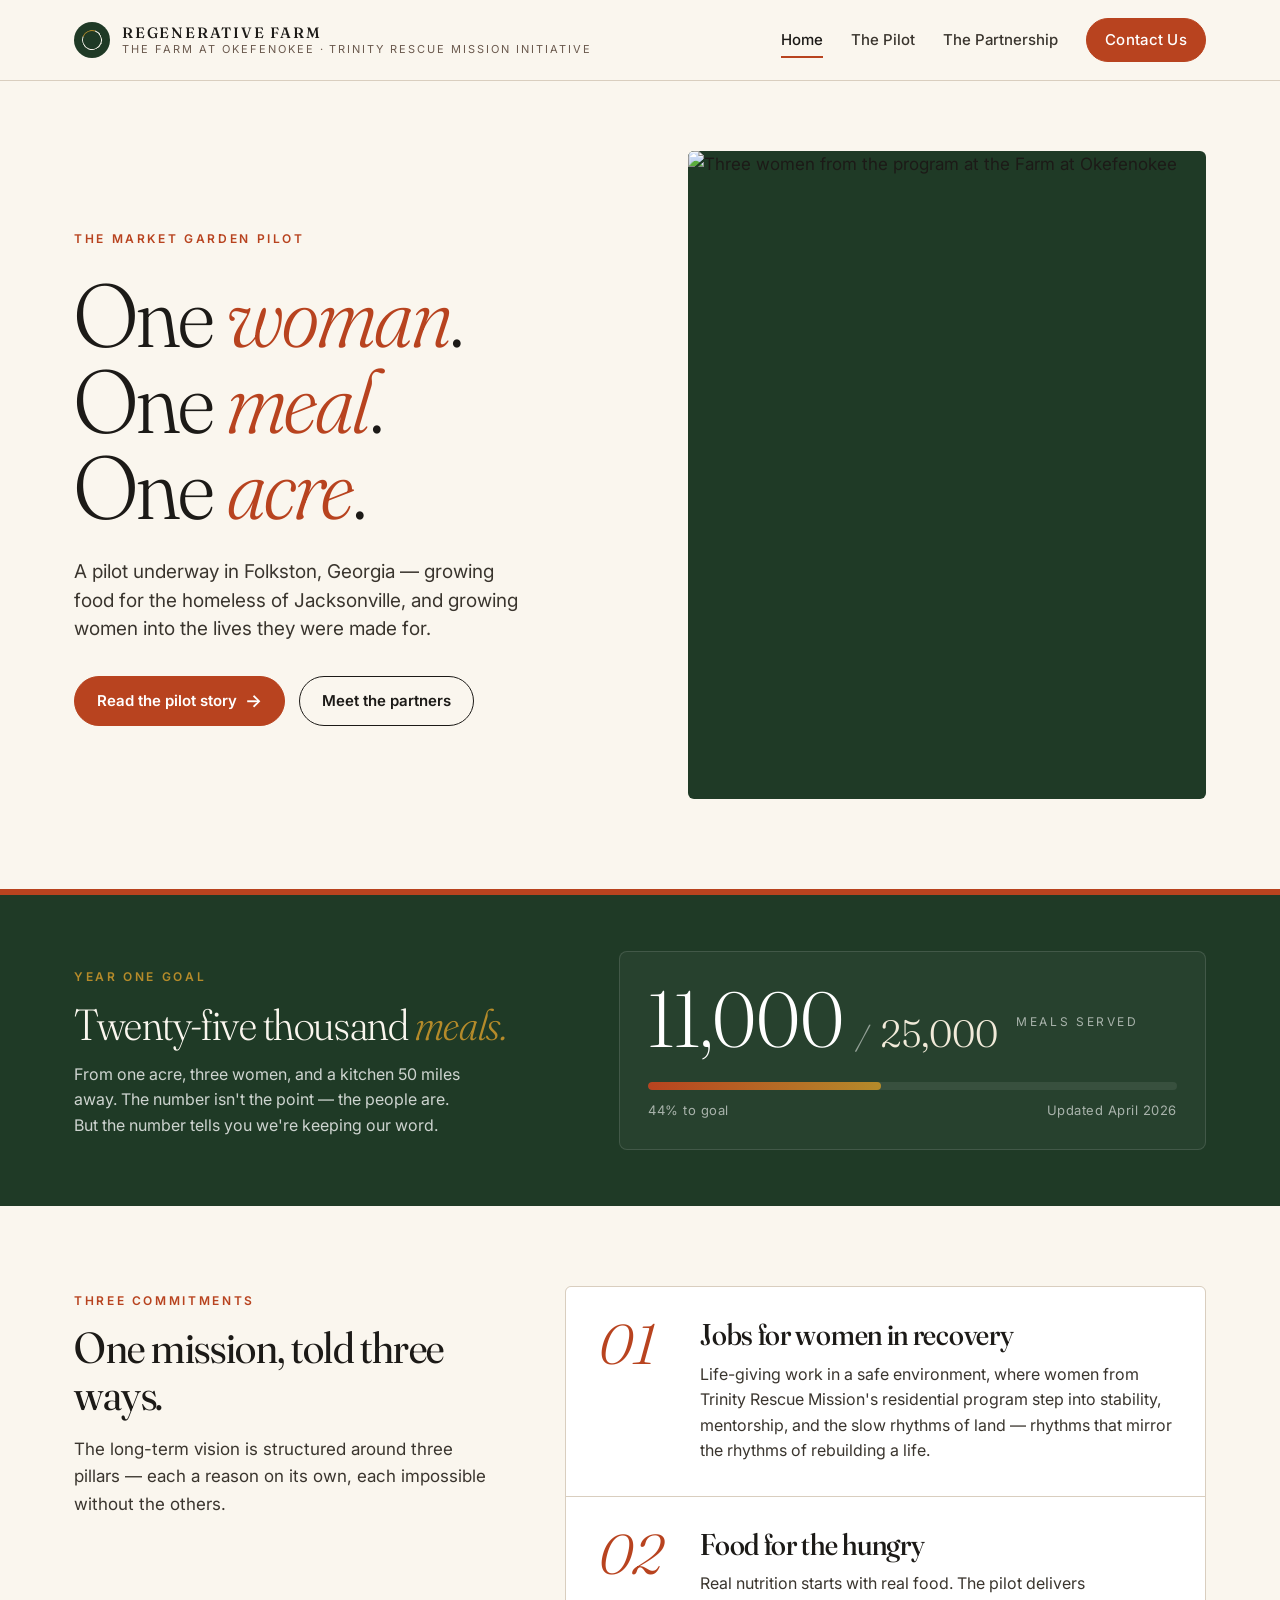
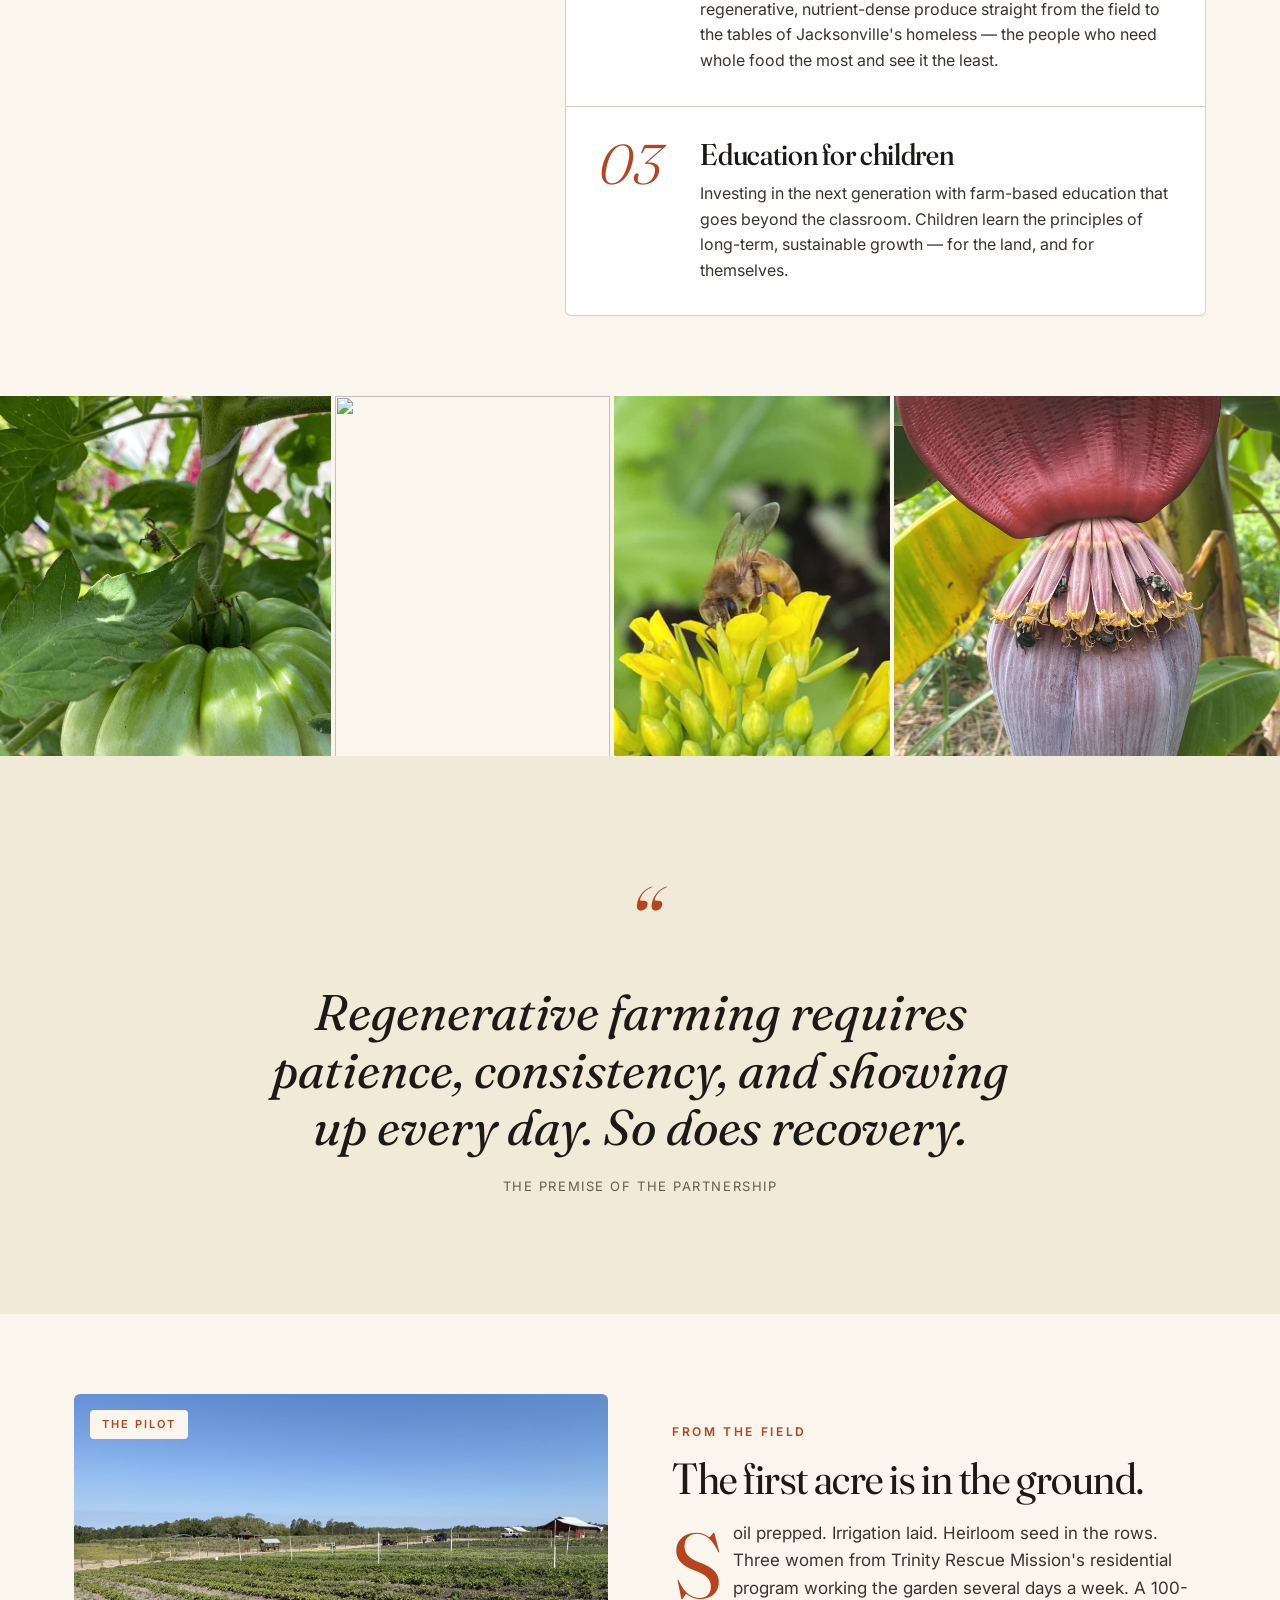
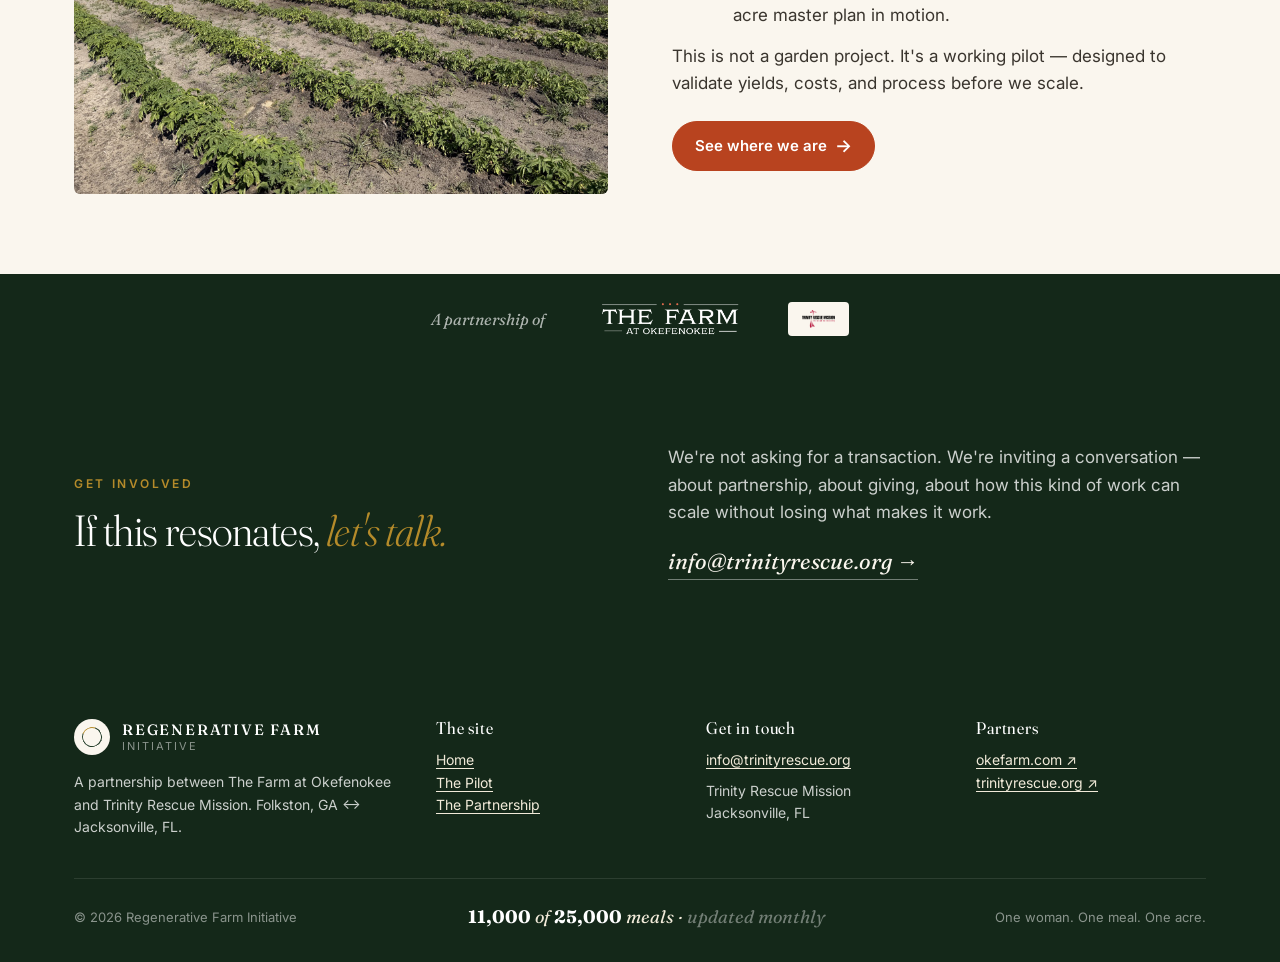
==== commit e6b9a082: "Remove Cloudflare email obfuscation" ====
--- a/index.html
+++ b/index.html
@@ -281,7 +281,7 @@
       <a href="index.html" class="active">Home</a>
       <a href="pilot.html">The Pilot</a>
       <a href="partnership.html">The Partnership</a>
-      <a class="cta-btn" href="/cdn-cgi/l/email-protection#[base64]">Contact Us</a>
+      <a class="cta-btn" href="mailto:info@trinityrescue.org">Contact Us</a>
     </nav>
   </div>
 </header>
@@ -426,7 +426,7 @@
     </div>
     <div>
       <p style="margin-bottom: 18px;">We're not asking for a transaction. We're inviting a conversation &mdash; about partnership, about giving, about how this kind of work can scale without losing what makes it work.</p>
-      <a class="email" href="/cdn-cgi/l/email-protection#[base64]"><span class="__cf_email__" data-cfemail="f29b9c949db286809b9c9b868b809781918797dc9d8095">[email&#160;protected]</span> &rarr;</a>
+      <a class="email" href="mailto:info@trinityrescue.org">info@trinityrescue.org &rarr;</a>
     </div>
   </div>
 </section>
@@ -453,7 +453,7 @@
       </div>
       <div>
         <h4>Get in touch</h4>
-        <p><a href="/cdn-cgi/l/email-protection#11787f777e516563787f7865686374627264743f7e6376"><span class="__cf_email__" data-cfemail="5930373f36192d2b3037302d202b3c2a3a2c3c77362b3e">[email&#160;protected]</span></a></p>
+        <p><a href="mailto:info@trinityrescue.org">info@trinityrescue.org</a></p>
         <p style="margin-top: 8px;">Trinity Rescue Mission<br>Jacksonville, FL</p>
       </div>
       <div>
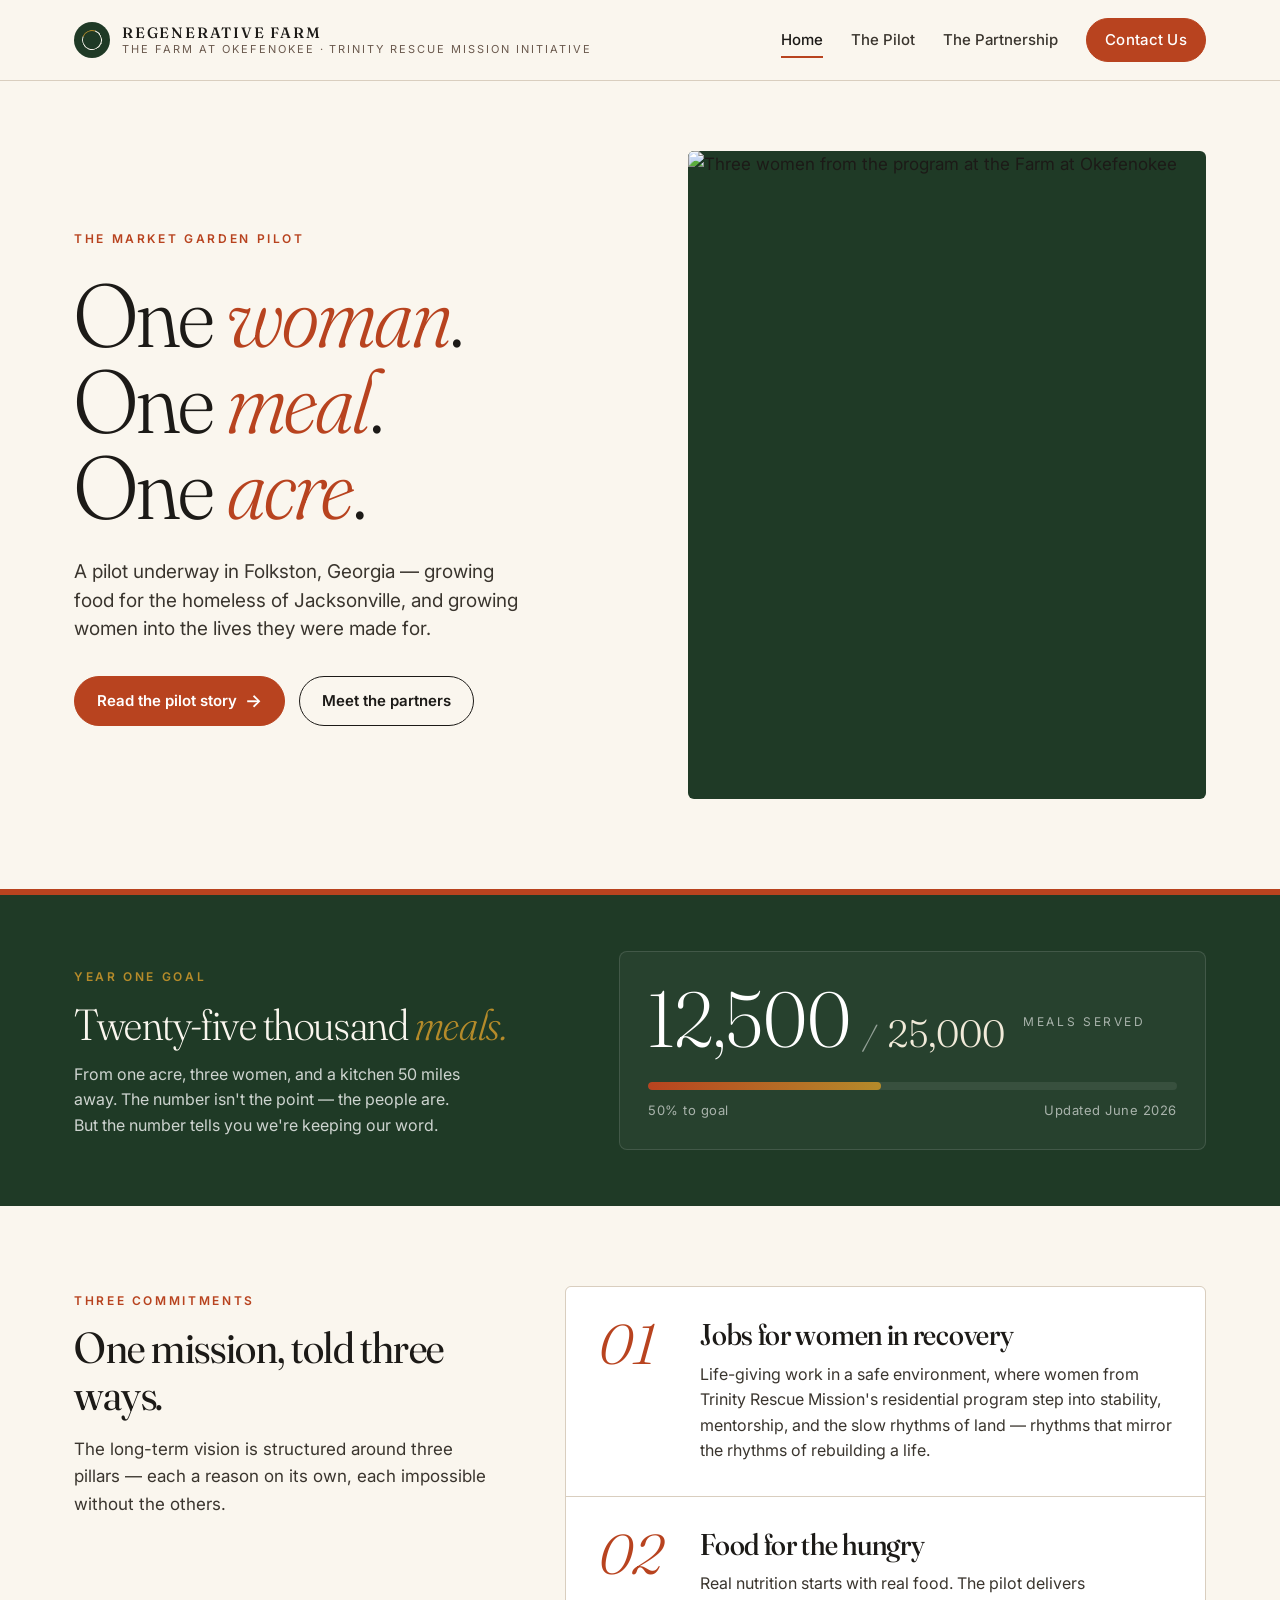
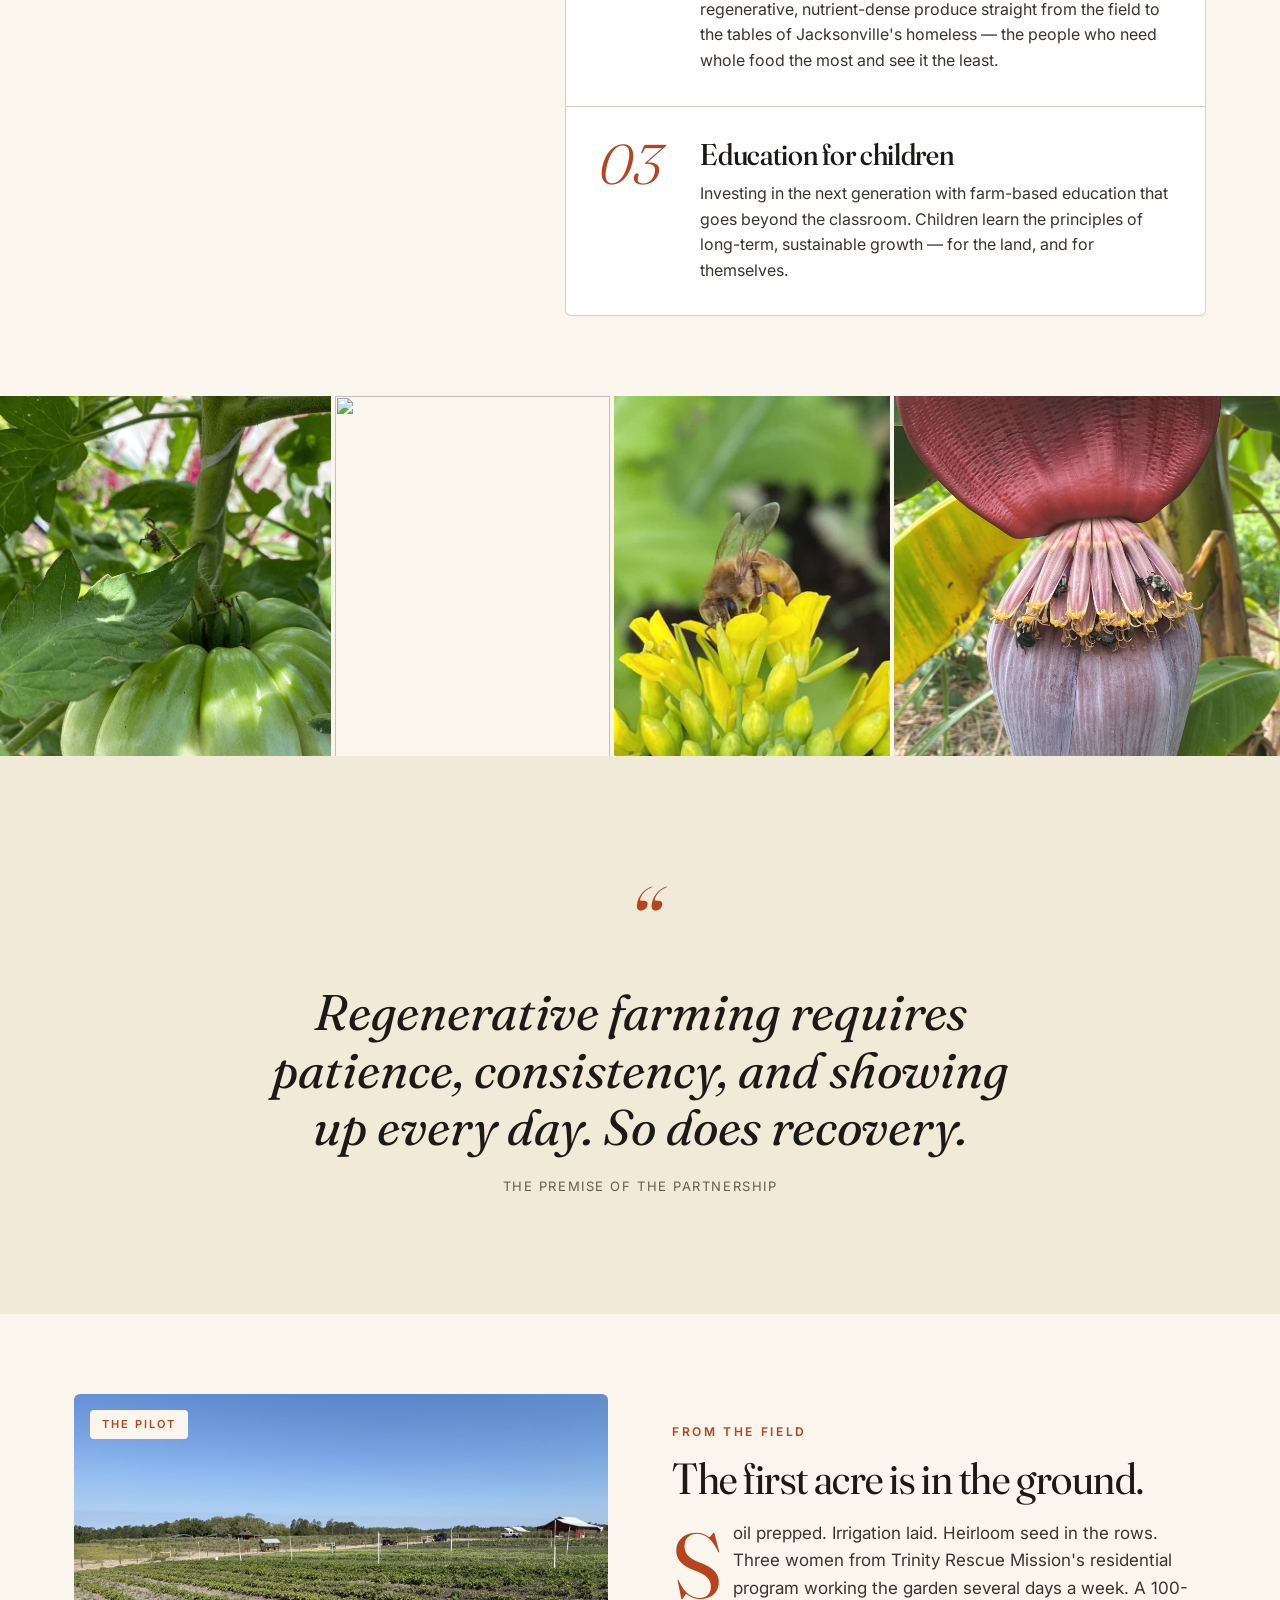
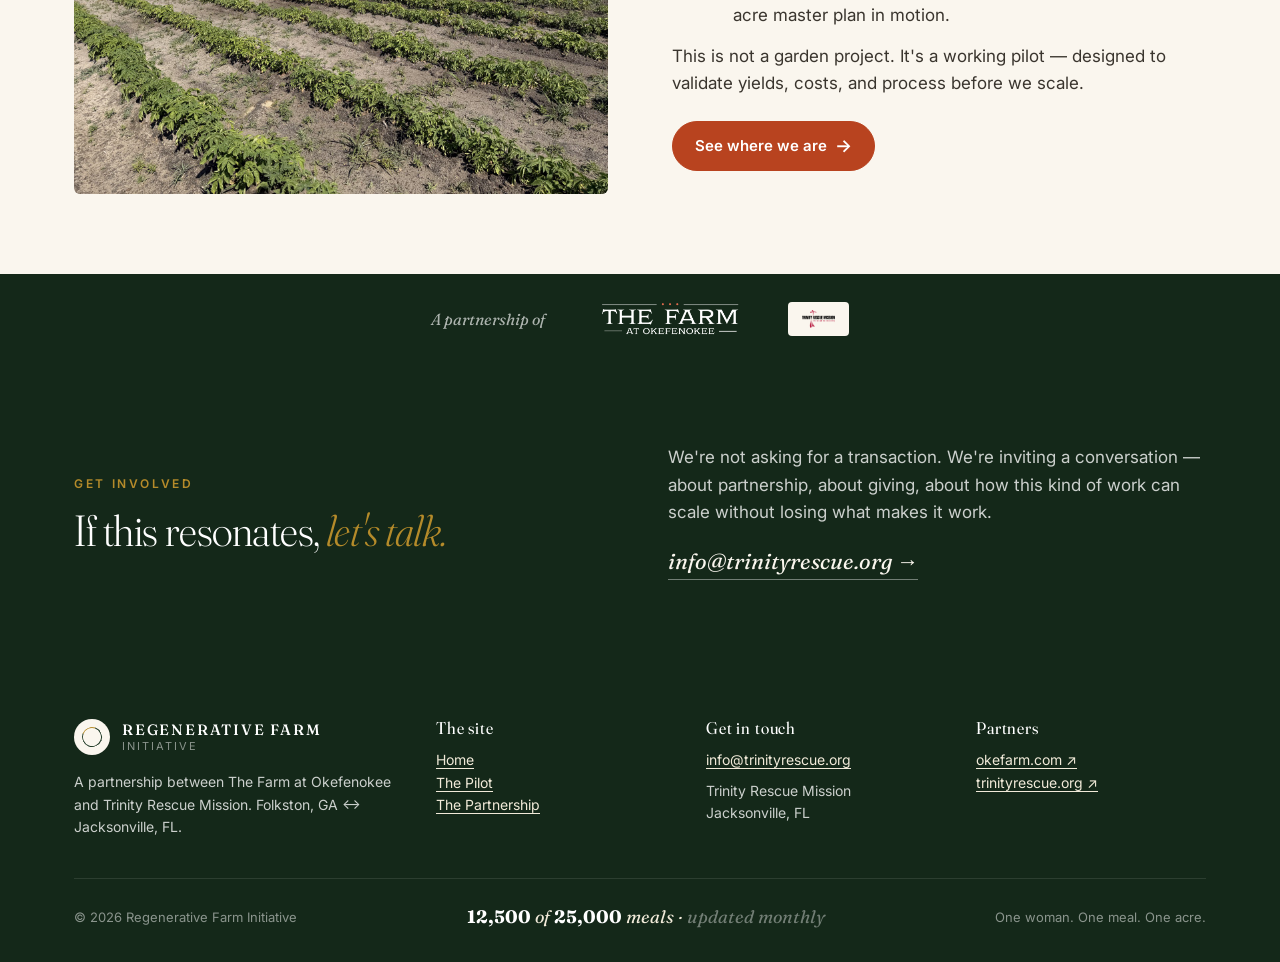
==== commit 566be9aa: "Update meal counter to 12,500 (50% to goal)" ====
--- a/index.html
+++ b/index.html
@@ -320,15 +320,15 @@
     </div>
     <div class="counter">
       <div class="counter-row">
-        <span class="now">11,000</span>
+        <span class="now">12,500</span>
         <span class="of">/</span>
         <span class="goal">25,000</span>
         <span class="label-meals">meals served</span>
       </div>
       <div class="counter-bar"><i></i></div>
       <div class="counter-meta">
-        <span>44% to goal</span>
-        <span>Updated April 2026</span>
+        <span>50% to goal</span>
+        <span>Updated June 2026</span>
       </div>
     </div>
   </div>
@@ -464,7 +464,7 @@
     </div>
     <div class="footer-bottom">
       <span>&copy; 2026 Regenerative Farm Initiative</span>
-      <span class="footer-meal-counter"><strong>11,000</strong> of <strong>25,000</strong> meals &middot; <span style="color: rgba(255,255,255,0.4);">updated monthly</span></span>
+      <span class="footer-meal-counter"><strong>12,500</strong> of <strong>25,000</strong> meals &middot; <span style="color: rgba(255,255,255,0.4);">updated monthly</span></span>
       <span>One woman. One meal. One acre.</span>
     </div>
   </div>
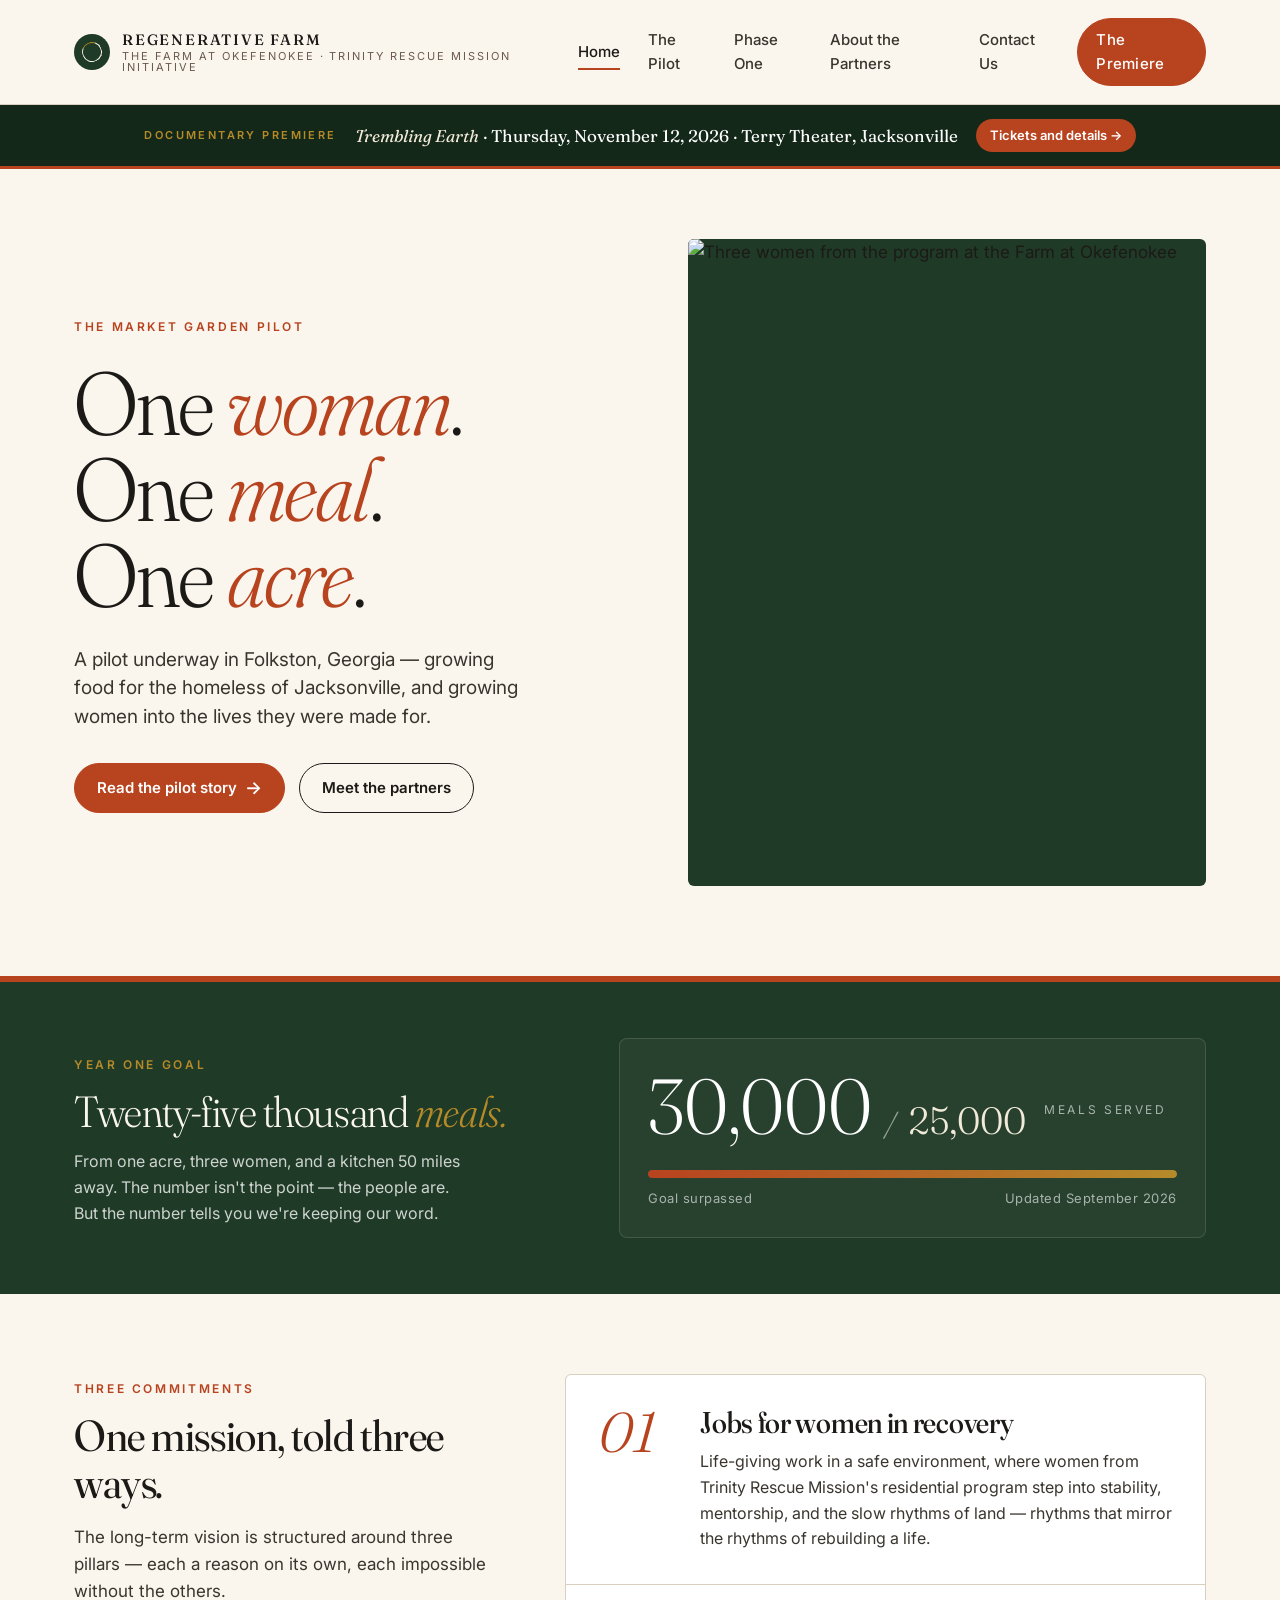
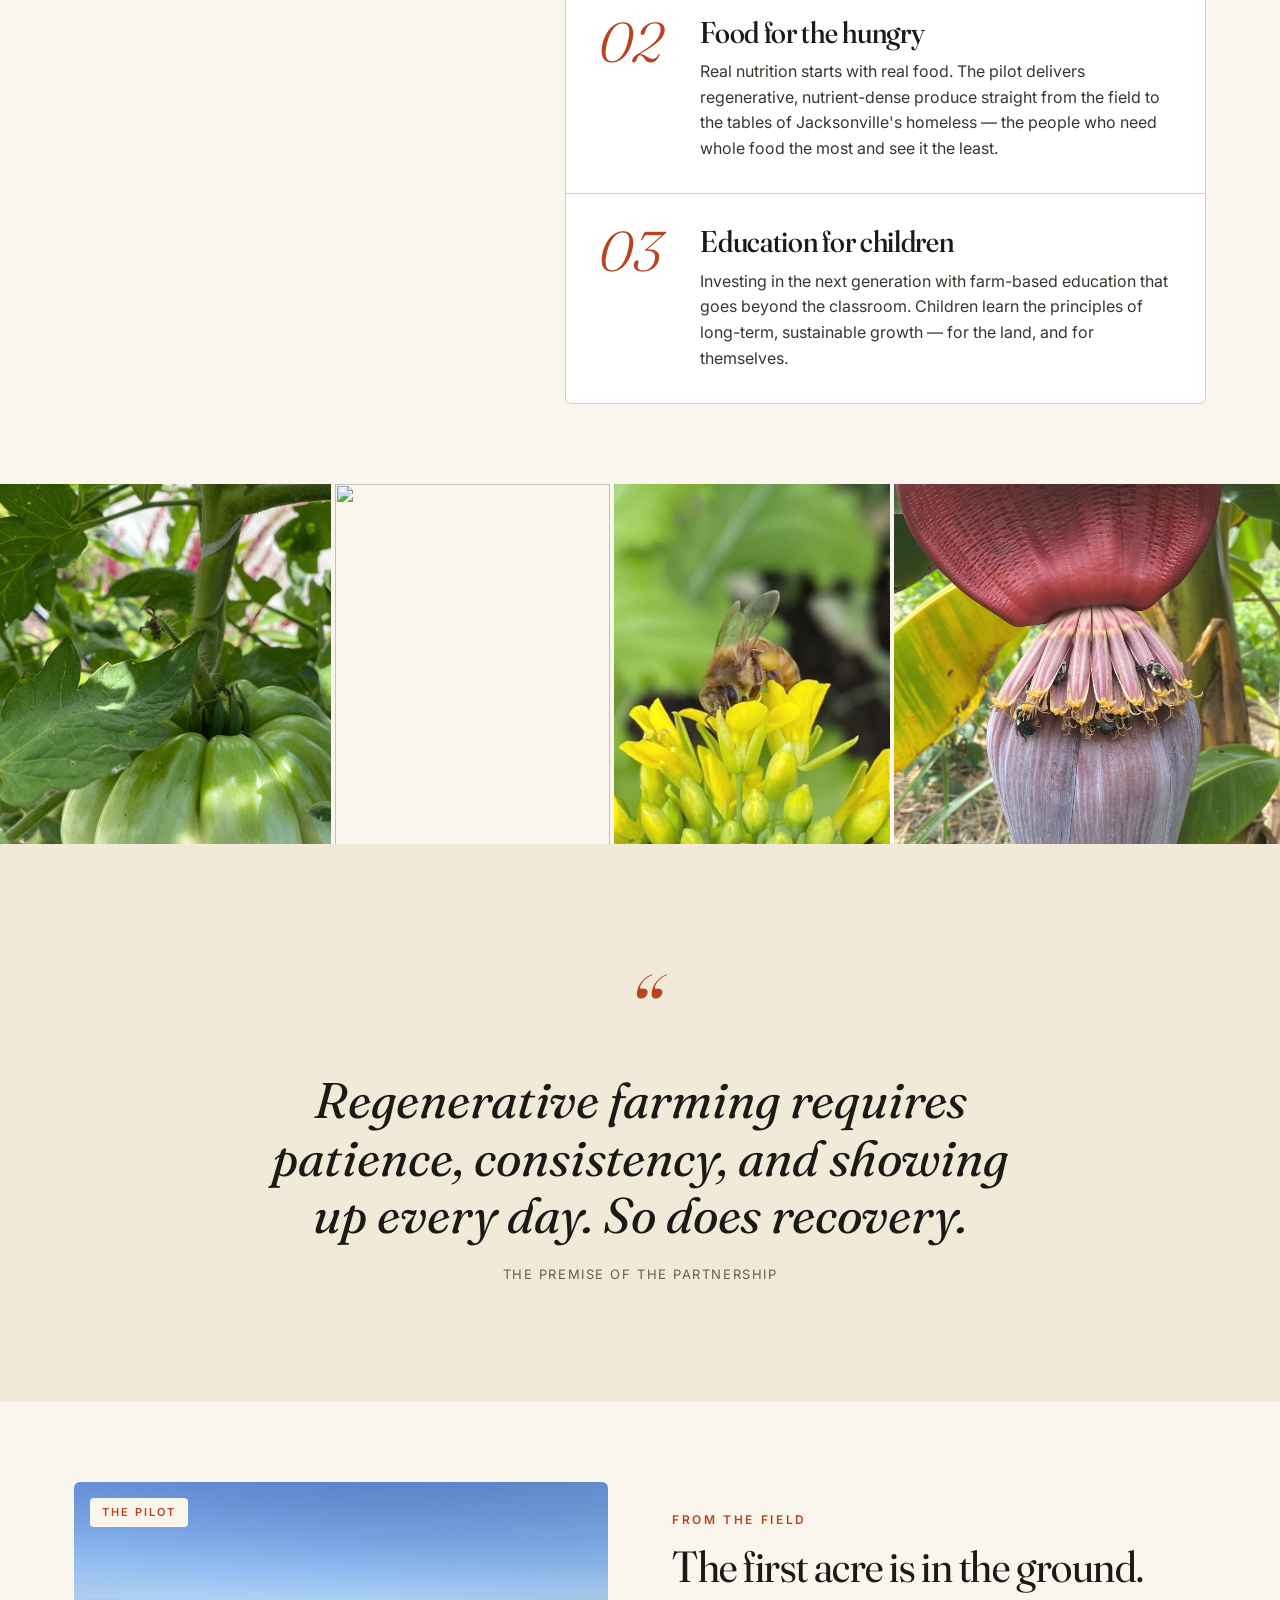
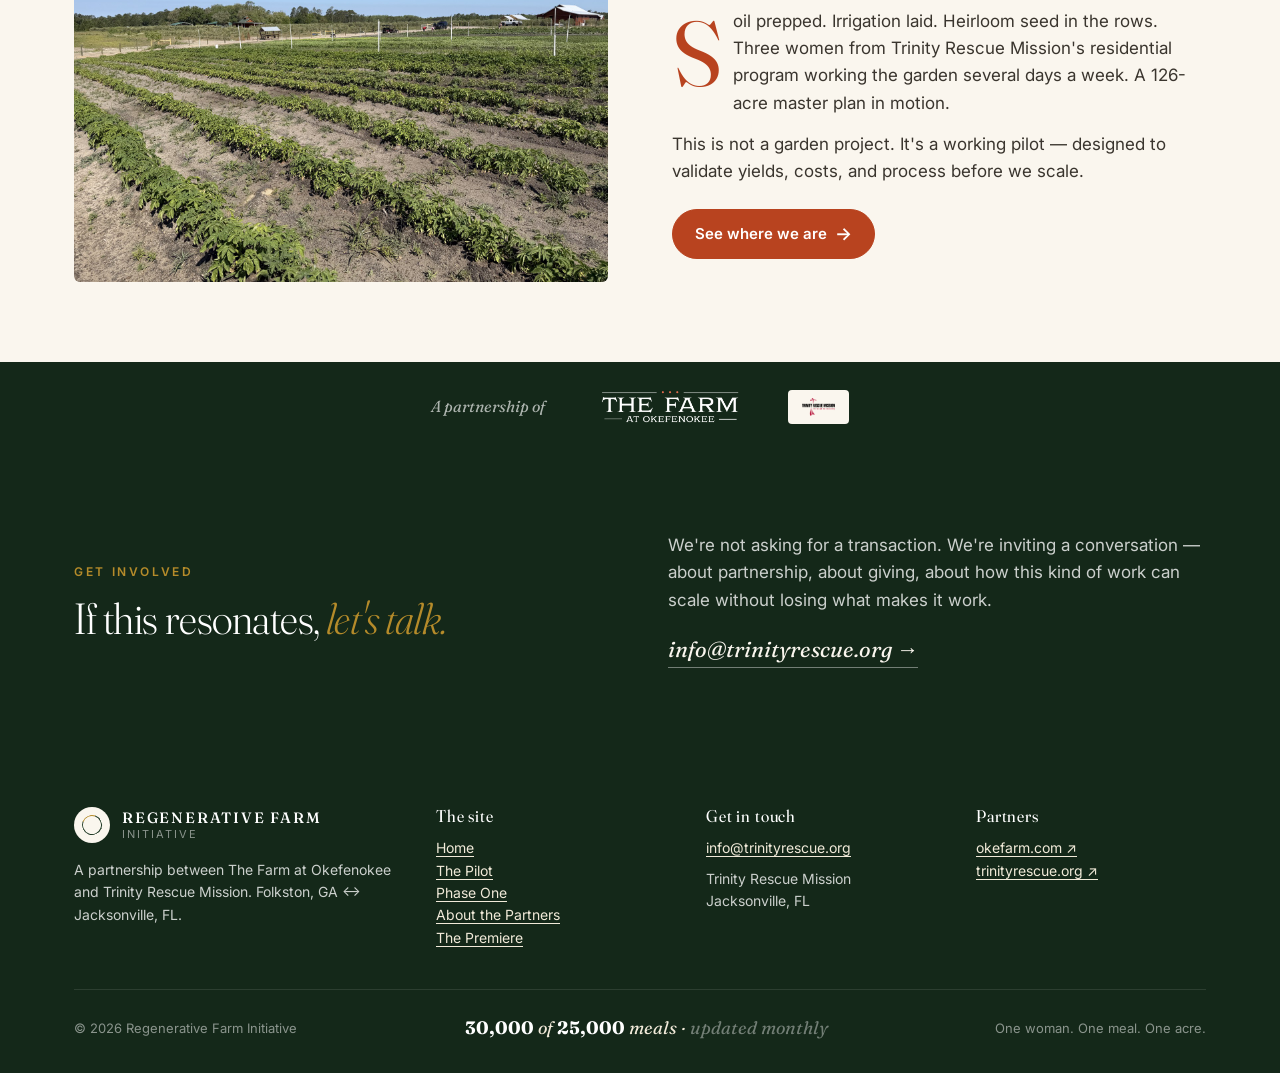
==== commit 744e674b: "Add Trembling Earth premiere and Phase One pages partnership.html is now the premiere page for the N" ====
--- a/index.html
+++ b/index.html
@@ -11,6 +11,28 @@
 <style>
 /* ===== Home page ===== */
 
+/* Premiere banner */
+.premiere-banner{
+  display: block; text-decoration: none;
+  background: var(--green-darker); color: var(--cream);
+  border-bottom: 3px solid var(--terracotta);
+}
+.premiere-banner .container{
+  display:flex; align-items: center; justify-content: center; gap: 18px; flex-wrap: wrap;
+  padding-top: 14px; padding-bottom: 14px; text-align: center;
+}
+.premiere-banner .pb-kicker{
+  font-family: var(--sans); font-size: 11px; letter-spacing: .22em; text-transform: uppercase;
+  color: var(--mustard); font-weight: 600;
+}
+.premiere-banner .pb-text{ font-family: var(--serif); font-size: 17px; color: var(--white); }
+.premiere-banner .pb-text em{ font-style: italic; color: var(--cream-2); }
+.premiere-banner .pb-cta{
+  font-family: var(--sans); font-size: 13px; font-weight: 600; color: var(--white);
+  background: var(--terracotta); padding: 6px 14px; border-radius: 999px; white-space: nowrap;
+}
+.premiere-banner:hover .pb-cta{ background: var(--terracotta-d); }
+
 /* Hero */
 .hero{
   background: var(--cream);
@@ -138,7 +160,7 @@
 .counter-bar > i{
   display: block; height: 100%;
   background: linear-gradient(90deg, var(--terracotta), var(--mustard));
-  width: 44%;
+  width: 100%;
   border-radius: 999px;
 }
 .counter-meta{
@@ -280,11 +302,22 @@
     <nav class="site-nav">
       <a href="index.html" class="active">Home</a>
       <a href="pilot.html">The Pilot</a>
-      <a href="partnership.html">The Partnership</a>
-      <a class="cta-btn" href="mailto:info@trinityrescue.org">Contact Us</a>
+      <a href="phase-one.html">Phase One</a>
+      <a href="about.html">About the Partners</a>
+      <a href="mailto:info@trinityrescue.org">Contact Us</a>
+      <a class="cta-btn" href="partnership.html">The Premiere</a>
     </nav>
   </div>
 </header>
+
+<!-- PREMIERE BANNER (remove after 2026-11-12) -->
+<a class="premiere-banner" href="partnership.html">
+  <div class="container">
+    <span class="pb-kicker">Documentary premiere</span>
+    <span class="pb-text"><em>Trembling Earth</em> &middot; Thursday, November 12, 2026 &middot; Terry Theater, Jacksonville</span>
+    <span class="pb-cta">Tickets and details &rarr;</span>
+  </div>
+</a>
 
 <!-- HERO -->
 <section class="hero">
@@ -299,7 +332,7 @@
       <p class="lede">A pilot underway in Folkston, Georgia &mdash; growing food for the homeless of Jacksonville, and growing women into the lives they were made for.</p>
       <div class="hero-actions">
         <a href="pilot.html" class="btn btn-primary">Read the pilot story <span class="arrow">&rarr;</span></a>
-        <a href="partnership.html" class="btn btn-ghost">Meet the partners</a>
+        <a href="about.html" class="btn btn-ghost">Meet the partners</a>
       </div>
     </div>
     <div class="hero-photo">
@@ -320,15 +353,15 @@
     </div>
     <div class="counter">
       <div class="counter-row">
-        <span class="now">12,500</span>
+        <span class="now">30,000</span>
         <span class="of">/</span>
         <span class="goal">25,000</span>
         <span class="label-meals">meals served</span>
       </div>
       <div class="counter-bar"><i></i></div>
       <div class="counter-meta">
-        <span>50% to goal</span>
-        <span>Updated June 2026</span>
+        <span>Goal surpassed</span>
+        <span>Updated September 2026</span>
       </div>
     </div>
   </div>
@@ -397,7 +430,7 @@
     <div>
       <span class="kicker">From the Field</span>
       <h2>The first acre is in the ground.</h2>
-      <p class="dropcap">Soil prepped. Irrigation laid. Heirloom seed in the rows. Three women from Trinity Rescue Mission's residential program working the garden several days a week. A 100-acre master plan in motion.</p>
+      <p class="dropcap">Soil prepped. Irrigation laid. Heirloom seed in the rows. Three women from Trinity Rescue Mission's residential program working the garden several days a week. A 126-acre master plan in motion.</p>
       <p>This is not a garden project. It's a working pilot &mdash; designed to validate yields, costs, and process before we scale.</p>
       <div class="actions">
         <a href="pilot.html" class="btn btn-primary">See where we are <span class="arrow">&rarr;</span></a>
@@ -449,7 +482,9 @@
         <h4>The site</h4>
         <p><a href="index.html">Home</a></p>
         <p><a href="pilot.html">The Pilot</a></p>
-        <p><a href="partnership.html">The Partnership</a></p>
+        <p><a href="phase-one.html">Phase One</a></p>
+        <p><a href="about.html">About the Partners</a></p>
+        <p><a href="partnership.html">The Premiere</a></p>
       </div>
       <div>
         <h4>Get in touch</h4>
@@ -464,7 +499,7 @@
     </div>
     <div class="footer-bottom">
       <span>&copy; 2026 Regenerative Farm Initiative</span>
-      <span class="footer-meal-counter"><strong>12,500</strong> of <strong>25,000</strong> meals &middot; <span style="color: rgba(255,255,255,0.4);">updated monthly</span></span>
+      <span class="footer-meal-counter"><strong>30,000</strong> of <strong>25,000</strong> meals &middot; <span style="color: rgba(255,255,255,0.4);">updated monthly</span></span>
       <span>One woman. One meal. One acre.</span>
     </div>
   </div>
--- a/css/site.css
+++ b/css/site.css
@@ -145,7 +145,8 @@
 .cta-btn:hover{ background: var(--terracotta-d); border-color: var(--terracotta-d); transform: translateY(-1px); }
 
 @media (max-width: 760px){
-  .site-nav{ gap: 16px; }
+  .site-header .container{ flex-wrap: wrap; row-gap: 10px; }
+  .site-nav{ gap: 14px; flex-wrap: wrap; }
   .site-nav a:not(.cta-btn):not(.nav-mail){ font-size: 14px; }
   .site-nav .nav-mail{ display:none; }
   .brand-text .bot{ display:none; }
